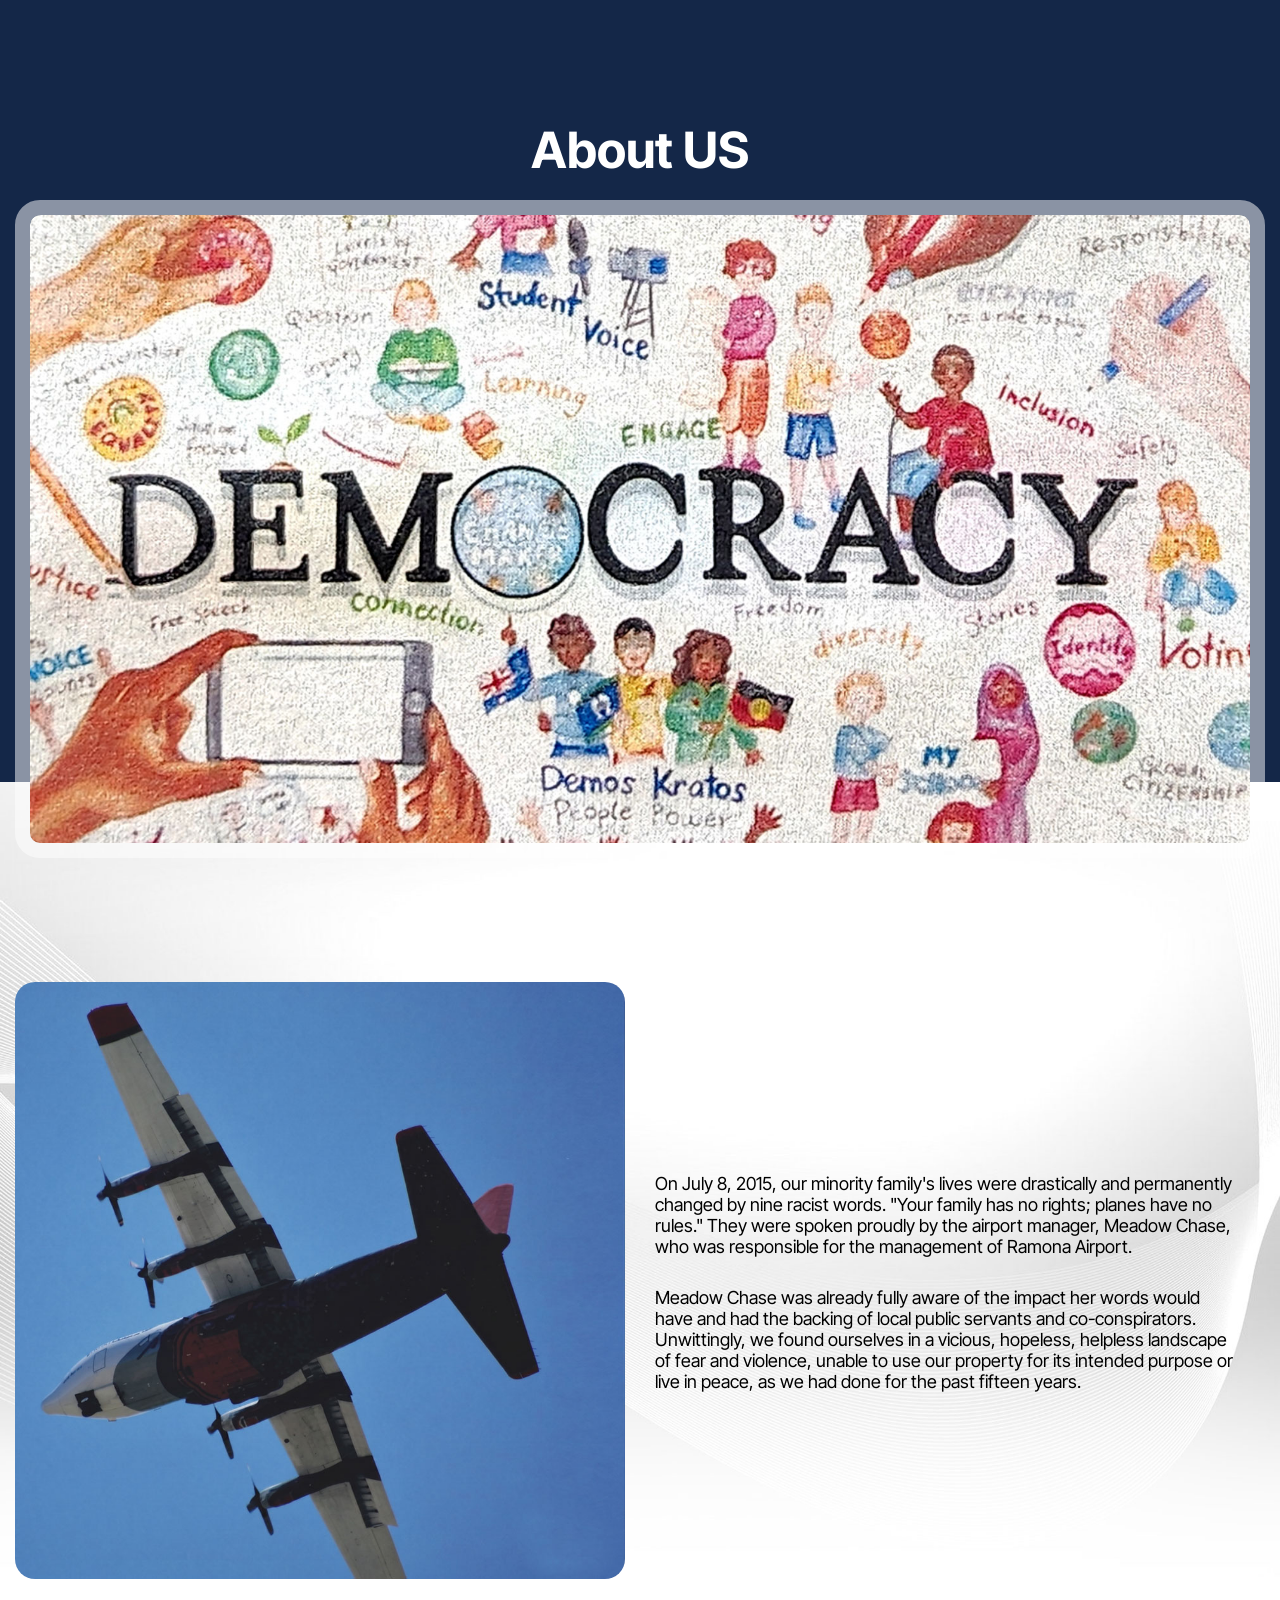
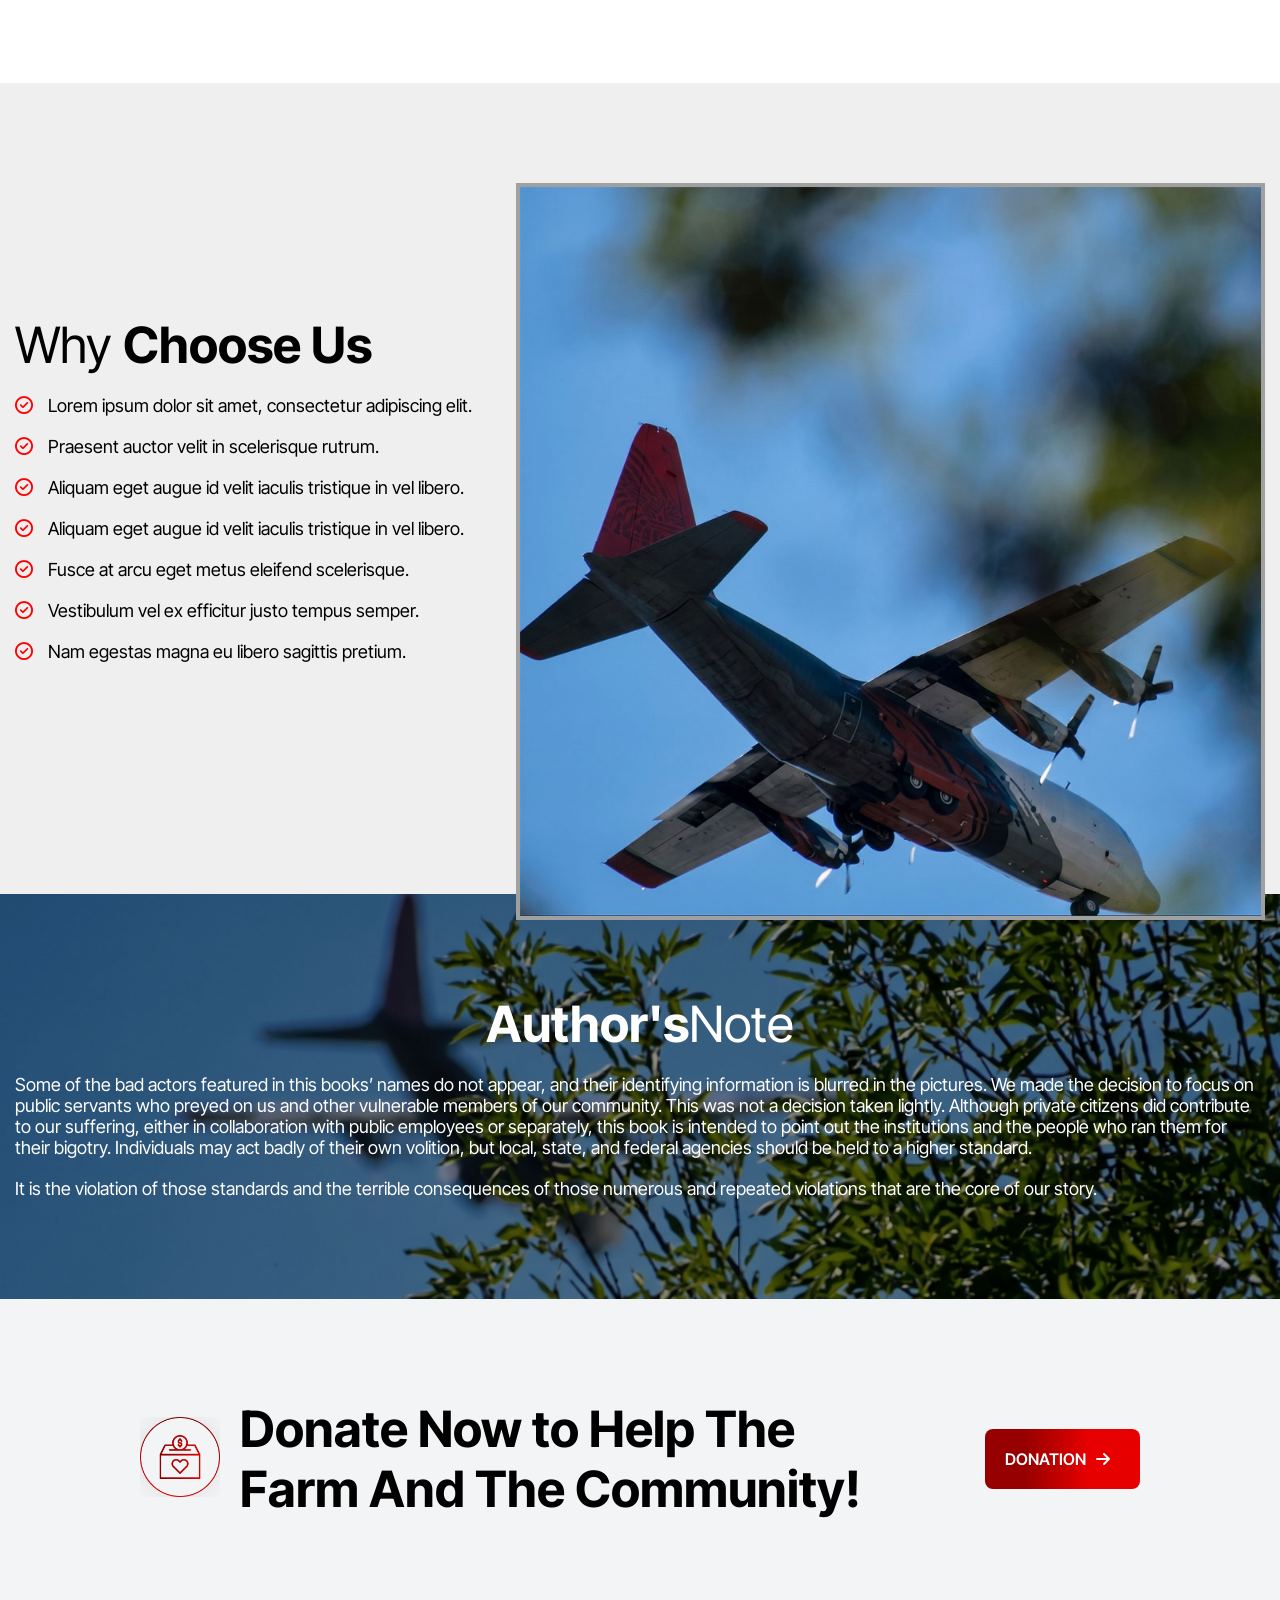
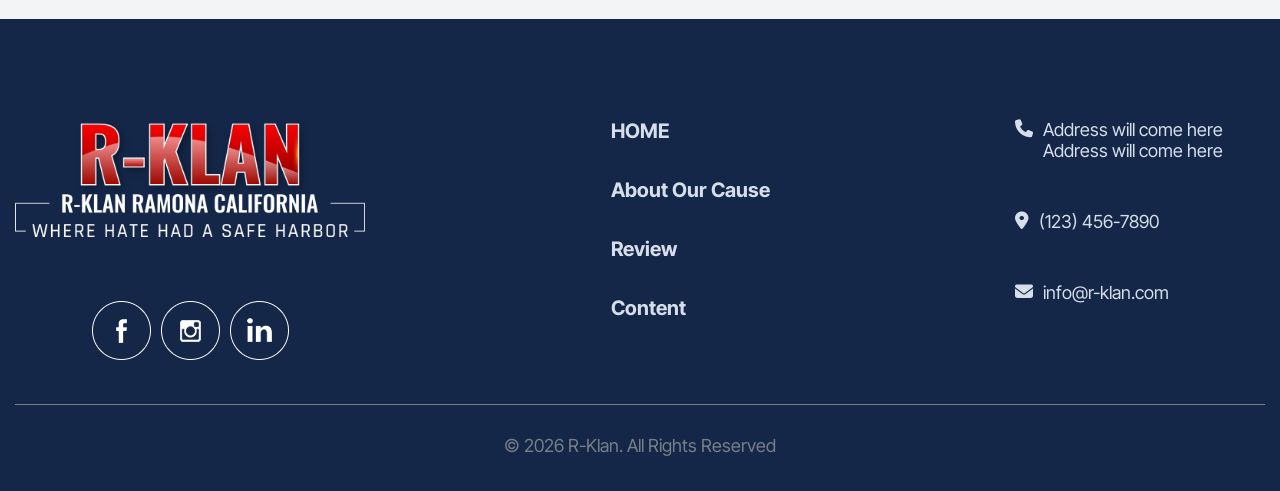
==== about.html @ 4599d12b "50 50" ====
<!DOCTYPE html>
<html lang="en">

<head>
    <meta charset="UTF-8">
    <meta name="viewport" content="width=device-width, initial-scale=1.0">
    <link rel="stylesheet" href="css/style.css">
    <link rel="stylesheet" href="css/Responsive.css">
    <link rel="preconnect" href="https://fonts.googleapis.com">
    <link rel="icon" type="image/png" sizes="16*16" href="HOME/IMAGE/r-klan-1.png">

    <link rel="preconnect" href="https://fonts.gstatic.com" crossorigin>

    <link rel="stylesheet" href="https://cdnjs.cloudflare.com/ajax/libs/font-awesome/6.7.2/css/all.min.css">
    <!-- <script src="js/component.js" defer></script>
    <script src="js/script.js" defer></script> -->
    <title>r.klan</title>
</head> 
<body>  
      <section id="yourfamily" class="main">
        <div class="container">
            <div class="fullcontent">
                <div class="imageone">
                    <div class="yourfamily">
                        <h1><b>About US</h1>
                    </div>
                    <img src="HOME/IMAGE/Untitled-1.jpg" class="democracy" alt="Democracy">
                </div>
            </div>
    </section>
    <!---------------------------------------------------------- aboutFLIGHT-------------------------------------------------------- -->
    <section id="aboutFLIGHT" class="FLIGHT">
         <div class="container"> 
        
        <figure> 
            <img src="HOME/IMAGE/FLIGHT.jpg" class="FLIGHTab" alt="FLIGHT"></figure>    
        <div class="aboutrow">
           
            <p>On July 8, 2015, our minority family's lives were drastically and permanently changed by nine racist
                words. "Your family has no rights; planes have no rules." They were spoken proudly by the airport
                manager, Meadow Chase, who was responsible for the management of Ramona Airport.</p>
            <p class="para1">Meadow Chase was already fully aware of the impact her words would have and had the backing
                of local public servants and co-conspirators. Unwittingly, we found ourselves in a vicious, hopeless,
                helpless landscape of fear and violence, unable to use our property for its intended purpose or live in
                peace, as we had done for the past fifteen years.</p>
          
        </div>
        </div>
    </section>


    <!-------------------------------------------------------- Why Choose Us------------------------------------------------------ -->
<section id="Choose">
    <div class="container">
        <div class="Choosetext">
            <h2>Why <b> Choose Us</b></h2>
            <div class="lowertext">
                <p>Lorem ipsum dolor sit amet, consectetur adipiscing elit.</p>
                <p>Praesent auctor velit in scelerisque rutrum.</p>
                <p>Aliquam eget augue id velit iaculis tristique in vel libero.</p>
                <p>Aliquam eget augue id velit iaculis tristique in vel libero.</p>
                <p>Fusce at arcu eget metus eleifend scelerisque.</p>
                <p>Vestibulum vel ex efficitur justo tempus semper.</p>
                <p>Nam egestas magna eu libero sagittis pretium.</p>
            </div>
        </div>
        <div class="rightimg">
            <figure>
                <img src="HOME/IMAGE/FLIGHT.2.jpg" alt="" class="FLIGHT2">  
            </figure>
        </div>
    </div>
</section>

<!------------------------------------------------------------- Note------------------------------------------------------------>
<section id="note">
        <div class="container">
            <div class="content">
                <h4><b>Author's</b>Note</h4>
                <p>Some of the bad actors featured in this books’ names do not appear, and their identifying information
                    is blurred in the pictures. We made the decision to focus on public servants who preyed on us and
                    other vulnerable members of our community. This was not a decision taken lightly. Although private
                    citizens did contribute to our suffering, either in collaboration with public employees or
                    separately, this book is intended to point out the institutions and the people who ran them for
                    their bigotry. Individuals may act badly of their own volition, but local, state, and federal
                    agencies should be held to a higher standard.
                </p>
                <p> It is the violation of those standards and the terrible consequences of those numerous and repeated
                    violations that are the core of our story.</p>
            </div>
        </div>
          </section>

<!------------------------------------------------------- Donate --------------------------------------------------------------->
<section id="Donate">
    <div class="container">
        <div class="fullcontent">   
            <div class="content1">
                <div class="image">
                    <figure>
                        <img src="HOME/IMAGE/icon2.png" alt="">
                    </figure>
                </div>
                <h2>Donate Now to Help The <br>
                        Farm And The Community!</h2>
            </div>
            <div class="btn">
                <a href="#">DONATION</a>
            </div>
        </div>
    </div>
</section>
<!---------------------------------------------------------- r-klan ------------------------------------------------------------->
<footer id="klan" class="lower">
    <div class="container">
        <div class="content">
            <div class="contentone">
                <div class="image">
                    <figure>
                        <a href="index.html"><img src="HOME/IMAGE/r-klan-1.png" alt="R-klan" class="img"></a>
                    </figure>
                    <figure>
                        <div class="image-1">
                            <a href=""><img src="HOME/IMAGE/facebook.png" alt="facebook" class="your"></a>
                            <a href=""><img src="HOME/IMAGE/insta.png" alt="insta" class="your"></a>
                            <a href=""><img src="HOME/IMAGE/i.n.png" alt="i.n" class="your"></a>
                        </div>
                    </figure>
                </div>
                <div class="text">
                    <nav>
                    <ul>
                        <li><a href="index.html">HOME</a></li>
                        <li><a href="about.html">About Our Cause</a></li>
                        <li><a href="Reviews.html">Review</a></li>
                        <li><a href="content.html">Content</a></li>
                    </ul>
                    </nav>
                </div>
                <div class="textcall">
                    
                       <p> Address will come here <br>
                        Address will come here</p>
                    
                    <p>(123) 456-7890</p>
                    <p>info@r-klan.com</p>
                </div>
            </div>
            <div class="content2">
                <p>© 2026 R-Klan. All Rights Reserved</p>
            </div>
        </div>
    </div>
</footer>

</body>
</html>
---- css/style.css ----
@import url('https://fonts.googleapis.com/css2?family=Inter+Tight:ital,wght@0,300;1,300&display=swap');
@import url('https://fonts.googleapis.com/css2?family=Inter+Tight:ital,wght@0,300;1,300&display=swap');



html,
body {
   overflow-x: clip;
}

* {
   padding: 0;
   margin: 0;
   box-sizing: border-box;
}

h1,
h2 {
   font-size: 50px;
   font-family: "Inter Tight", sans-serif;
   font-weight: 400;

}

p {
   font-family: "Inter Tight", sans-serif;
   font-weight: 400;
   font-size: 18px;


}

img {
   width: 100%;
}

.btn a {
   /* background-image: url(background-color-1.jpg); */
   background-position: center;
   background: linear-gradient(90deg, rgba(151, 0, 0, 1) 26%, rgba(230, 0, 0, 1) 66%);
   background-size: cover;
   padding: 20px 20px;
   color: white;
   border-radius: 8px;
   font-family: "Inter Tight", sans-serif;
   font-weight: 600;
   text-decoration: none;
}

/* .btn a {
    font-size: 15px;
    background: linear-gradient(90deg, rgba(151, 0, 0, 1) 26%, rgba(230, 0, 0, 1) 66%);
    padding: 20px 20px;
    border-radius: 8px;
    color: white;
    text-decoration: none;
} */
.btn a::after {
   content: "\f061";
   font-weight: 900;
   font-family: "Font Awesome 6 Free";
   padding: 10px 10px 20px;

}

.fullcontent {
   text-align: center;
}

.yourfamily {
   color: white;

   /* font-optical-sizing: auto;
   /* font-weight: <weight>;    */
   font-style: normal;
   padding: 20px 30px;
}

.main {
   background-color: #142748;
   display: flex;
   justify-content: center;
   padding: 100px 15px;
}

.container {
   width: 100%;
   max-width: 1280px;
   row-gap: 30px;
}


.democracy {
   width: 100%;
   /* height: 450px; */
   border-radius: 25px;
   border: 15px solid rgba(255, 255, 255, 0.5);
   margin-bottom: -180px;
   position: relative;
   z-index: 11;
}

/*----------------------------------------------------------FLIGH---------------------------------------------------------- */
.FLIGHT {
   display: flex;
   padding: 200px 0px 100px 0px;
   width: 100%;
   border-radius: 0px 20px 20px 0px;
   /* height: auto; 
    min-height: 80vh;  */
   background-image: url("../HOME/IMAGE/image.2.jpg");
   background-position: center;
   background-size: cover;
   column-gap: 25px;
   position: relative;
   z-index: 10;
}

#FLIGHT p {
   margin-top: 15px;
   margin-bottom: 40px;
}

.FLIGHTone {
   width: 50%;
}

.FLIGHTtwo {
   width: 100%;
   border-radius: 0px 20px 20px 0px;
   height: auto;
   /* min-height: 80vh; */
   object-fit: cover;
   object-position: center;
   height: 80vh;
}

figure {
   width: 50%;
}

.container {
   width: 100%;
   max-width: 1280px;
   row-gap: 30px;
}

.row {
   /* display: flex; */
   flex-direction: column;
   width: 50%;
   row-gap: 50px;
   /* padding: 0px 15px; */
   padding: 30px 30px;



   /* ------------------------------------------------------------btn------------------------------------------------------------ */
}


.btn a ::after {}


/*----------------------------------------------------------- Thebook ----------------------------------------------------------*/
.thebook {


   font-size: 50px;
   font-family: "Inter Tight", sans-serif;
   font-weight: 900;
}


.text {
   display: flex;
   flex-direction: column;
   font-family: "Inter Tight", sans-serif;

   /* padding: 0px 62px; */

   /* row-gap: 20px; */
}

#book .text {
   padding: 0px 62px;
   row-gap: 20px;
}

.r-klanp {


   font-weight: 500;
   font-size: 30px;
   font-family: "Inter Tight", sans-serif;
}


.amount {

   color: red;
}

.cart {
   padding: 10px 25px;
   background-image: url(background-color-1.jpg);
   background-size: cover;
   background-position: center;
   color: white;
   border-radius: 5px;

}

.r-klan {
   width: 100%;

}

.thebook1 .imagethree {
   /* display: flex; */
   position: relative;
   width: 92%;
   bottom: -80px;
   line-height: 0;
   border: 8px solid #a0a0a0;

}

.thebook1 {
   /* margin-top: 50px; */
   background-color: #efefef;
   display: flex;
   justify-content: center;
   position: relative;
}

#book::before {
   content: " ";
   background-image: url("../HOME/IMAGE/2.png");
   background-size: contain;
   background-position: center;
   position: absolute;
       top: -65px;
    left: -570px;
   width: 100%;
   height: 100%;
   background-repeat: no-repeat;
}

#book .container {
   display: flex;
   align-items: center;
   width: 100%;
   max-width: 1280px;
}

.image {}

.content {
   width: 50%;
   position: relative;
}

#book .btn {
   padding: 20px 0px;

}


/* -------------------------------------------------------------Shop -------------------------------------------------------------*/
.shirt {

   border-radius: 30px;
}

.shirttwo {}

.fullshop {
   text-align: center;
   display: flex;
   justify-content: center;
   column-gap: 30px;
}

.shop {
   text-align: center;
}

.Shoponly {
   display: flex;
   align-items: center;
   text-align: center;
   justify-content: center;
   flex-direction: column;
   width: 100%;
   padding: 180px 15px 100px;
}

.shop h1 {
   font-weight: 700;
}

#shop .content {
   display: flex;
   justify-content: center;
   column-gap: 30px;
   padding-top: 20px;
   width: 100%;

}

#shop .text {
   
   justify-content: space-between;
   padding-top: 20px;
}

#shop p {
   font-family: "Inter Tight", sans-serif;
   font-weight: 500;
   font-size: 18px;
   color: #c82424;
}

#shop h4 {
   font-size: 30px;
   color: #9196a1;

}

#shop img {
   border-radius: 15px;
}

#shop .btn {
   padding-top: 15px;

}

.text1 {
   text-align: start;
}
/*---------------------------------------------------------- Readers ----------------------------------------------------------*/
/* ==============================
   READERS REVIEW SECTION
============================== */
 
#readers {
    display: flex;
    justify-content: center;
    padding: 100px 15px 60px;
    background-image: url("../HOME/IMAGE/image.1.jpg");
    background-size: cover;
    background-position: center;
    overflow: hidden;
}
 
#readers .container {
    width: 100%;
    max-width: 1400px;
    display: flex;
    flex-direction: column;
    align-items: center;
}
 
#readers h2 {
    font-size: 48px;
    font-weight: 400;
    color: #000;
    text-align: center;
    margin: 0 0 65px;
}
 
#readers h2 b {
    font-weight: 700;
}
 
/* Slider wrapper */
 
.slider-wrapper {
    width: 100%;
    position: relative;
    display: flex;
    align-items: center;
    justify-content: center;
}
 
/* Visible slider area */
 
.review-viewport {
    width: 88%;
    overflow: hidden;
    padding: 5px 0 15px;
}
 
/* Moving track */
 
.fullbox {
    position: relative;
    display: flex;
    align-items: stretch;
    gap: 30px;
    width: 100%;
    cursor: grab;
    user-select: none;
    touch-action: pan-y;
    transition: transform 0.6s ease-in-out;
}
 
.fullbox:active {
    cursor: grabbing;
}
 
/* Review cards */
 
.rev-item {
    border-radius: 15px;
    position: relative;
    display: flex;
    justify-content: flex-start;
    align-items: center;
    flex-direction: column;
 
    flex: 0 0 calc((100% - 60px) / 3);
    min-width: 0;
    box-sizing: border-box;
 
    background-color: #fff;
    padding: 85px 25px 30px;
    margin-top: 40px;
 
    border: 1px solid #e5e5e5;
    box-shadow: 0 5px 20px rgba(0, 0, 0, 0.04);
 
    transition: box-shadow 0.3s ease;
}
 
.rev-item:hover {
    box-shadow: 0 8px 25px rgba(0, 0, 0, 0.10);
}
 
/* Avatar */
 
.rev-top-group {
    position: absolute;
    top: -48px;
    left: 0;
    right: 0;
 
    display: flex;
    justify-content: center;
}
 
.icon {
    position: relative;
}
 
.icon figure {
    margin: 0;
}
 
.icon-user {
    display: block;
    width: 110px;
    height: 110px;
    object-fit: contain;
    filter: drop-shadow(0 10px 12px #bcbcbc);
}
 
.google-user {
    position: absolute;
    top: 55px;
    right: -120px;
    width: 40px;
    height: 40px;
    object-fit: contain;
}
 
/* Reviewer name */
 
.name-will {
    font-size: 25px;
    font-weight: 500;
    color: #111;
    text-align: center;
    margin: 5px 0 10px;
}
 
/* Star image */
 
.star {
    width: 140px;
    height: auto;
    margin-bottom: 20px;
}
 
.star img {
    display: block;
    width: 100%;
    height: auto;
    object-fit: contain;
}
 
/* Review text */
 
.Lorem {
    width: 100%;
    font-size: 17px;
    line-height: 1.7;
    font-style: italic;
    color: #222;
    margin: 0;
    text-align: left;
    overflow-wrap: break-word;
}
 
/* Previous / Next buttons */
 
.slider-btn {
    position: absolute;
    top: 55%;
    transform: translateY(-50%);
 
    width: 46px;
    height: 46px;
    border: none;
    border-radius: 50%;
 
    display: flex;
    align-items: center;
    justify-content: center;
 
    background: #a00000;
    color: #fff;
    font-size: 23px;
    cursor: pointer;
    z-index: 5;
 
    transition: background 0.3s ease,
                transform 0.3s ease;
}
 
.slider-btn:hover {
    background: #700000;
    transform: translateY(-50%) scale(1.08);
}
 
.prev-btn {
    left: 0;
    background: #dedede;
    color: white;
    background-color: #a00000;
}
 
.prev-btn:hover {
    background: #c5c5c5;
}
 
.next-btn {
    right: 0;
}
 
.slider-btn:focus-visible {
    outline: 3px solid #555;
    outline-offset: 3px;
}
 
/* ==============================
   TABLET
============================== */
 
@media (max-width: 1024px) {
 
    #readers {
        padding: 80px 15px 50px;
    }
 
    #readers h2 {
        font-size: 40px;
    }
 
    .review-viewport {
        width: 86%;
    }
 
    .fullbox {
        gap: 20px;
    }
 
    .rev-item {
        flex-basis: calc((100% - 20px) / 2);
        padding: 80px 20px 25px;
    }
 
    .name-will {
        font-size: 21px;
    }
 
    .Lorem {
        font-size: 15px;
    }
 
    .google-user {
        right: -120px;
    }
}
 
/* ==============================
   MOBILE
============================== */
 
@media (max-width: 600px) {
 
    #readers {
        padding: 65px 10px 40px;
    }
 
    #readers h2 {
        font-size: 29px;
        margin-bottom: 35px;
    }
 
    .review-viewport {
        width: calc(100% - 70px);
    }
 
    .fullbox {
        gap: 0;
    }
 
    .rev-item {
        flex-basis: 100%;
        margin-top: 40px;
        padding: 75px 20px 25px;
    }
 
    .icon-user {
        width: 95px;
        height: 95px;
    }
 
    .rev-top-group {
        top: -40px;
    }
 
    .google-user {
        width: 32px;
        height: 32px;
        top: 45px;
        right: -95px;
    }
 
    .name-will {
        font-size: 20px;
    }
 
    .star {
        width: 125px;
    }
 
    .Lorem {
        font-size: 15px;
        line-height: 1.7;
    }
 
    .slider-btn {
        width: 34px;
        height: 34px;
        font-size: 18px;
    }
 
    .prev-btn {
        left: 0;
    }
 
    .next-btn {
        right: 0;
    }
}
 

/* -----------------------------------------Note -----------------------------------------*/
#note{
   background-image: url(../HOME/IMAGE/1.jpg);
   display: flex;
   justify-content: center;
   align-items: center;
   background-size: cover;
   /* background-position: center; */
   padding: 100px 15px;
   position: relative;
   z-index: 1;
   height: 10%;
}
#note .container{
   display: flex;
   justify-content: center ;
}
#note .content{
   display: flex;
   flex-direction: column;
 gap: 20px;
 color: white;
 width: 100%;
}
#note h4{
text-align: center;
    font-size: 50px;
    font-family: "Inter Tight", sans-serif;
        font-weight: 400;

}
#note::before{
       content: " ";
    position: absolute;
    width: 100%;
    height: 100%;
    top: 0;
    left: 0;
    background-color: rgba(0, 0, 0, 0.4);
    z-index: -1;
}
/*----------------------------------------------------------- Donate -----------------------------------------------------------*/
#Donate{
    display: flex;
    justify-content: center;
    align-items: center;
    width: 100%;
    padding: 100px 15px;
    background-color: #f3f4f6;

}
.container{
    width: 100%;
    max-width: 1280px;
    align-items: center;
}
#Donate .fullcontent{
    display: flex;
    justify-content: space-evenly;
    align-items: center;
}
#Donate .content1{
    display: flex;
    align-items: center;
}
#Donate .image{
   
    
}
#Donate h2{
    font-weight: 700;
    text-align: start;
}
/* ----------------------------------------------------------.r-klan---------------------------------------------------------- */
#klan{
    background-color: #142749;
    display: flex;
    justify-content: center;
    align-items: center;
    padding: 100px 15px 35px;
    width: 100%;
}
#klan .contentone{
        display: flex;
        justify-content: space-between;
        margin-bottom: 40px;
        color: #d6dee9;
}
#klan .image{
    display: flex;
    flex-direction: column;
    row-gap: 60px;
    max-width: 350px;
    width: 100%;
}
#klan .image-1{
        column-gap: 10px;
    display: flex;
    justify-content: center;
}
#klan ul{
        display: flex;
    flex-direction: column;
    row-gap: 35px;
    font-weight: 700;
}
.text{
        display: flex;
    flex-direction: column;
    row-gap: 20px;
}
#klan .text{
    font-size: 20px;
}
#klan .text li{
    list-style: none;
}
#klan .text a{
        color: #d6dee9;
    text-decoration: none;
}
#klan .textcall{
    row-gap: 50px;
    display: flex;
    flex-direction: column;
    font-weight: 700;
        width: 20%;

}
#klan .content2{
        border-top: 1px solid;
    padding-top: 30px;
    text-align: center;
    color: #797f87;
}
#klan figure{
    width: 100%;
}
#klan .content{
    width: 100%;
}
#Donate img{
    width: 100px;
    padding-right: 20px;
}
#klan .textcall p:first-child::before{
    content: "\f095";
    font-weight: 900;
     font-family: "Font Awesome 6 Free";
}
#klan .textcall p:nth-child(2)::before{
    content: "\f3c5";
     font-weight: 900;
        font-family: "Font Awesome 6 Free";

}
#klan .textcall p:last-child::before{
    content: "\f0e0";
    font-weight: 900;
     font-family: "Font Awesome 6 Free";

}
#klan .textcall p:first-child,
#klan .textcall p:nth-child(2),
#klan .textcall p:last-child{
 display: flex;
 column-gap: 10px;
}
    #klan .text a:hover,
    #klan .text p:hover,
    #klan .text p:nth-child(2):hover {
        color: red;
        transition: 1s;
    }
     #klan .textcall a:hover,
    #klan .textcall p:hover,
    #klan .textcall p:nth-child(2):hover {
        color: red;
        transition: 1s;
    }
 /* /-------------------------------------------------- ---Aboutsection--------------- -------------------------------- */

#aboutFLIGHT .container{
    display: flex;
    justify-content: center;
    margin: 0px 15px;
}
.aboutrow{
     display: flex;
    flex-direction: column;
    width: 100%;
        padding: 30px 30px;
        row-gap: 30px;
}
#aboutFLIGHT figure{
    width: 100%;
}
.FLIGHTab{
    border-radius: 20px 20px 20px 20px;
    object-fit: cover;
    object-position: center;
}


/*------------------------------------------------------- Why Choose Us------------------------------------------------------- */
#Choose{
    display: flex;
    justify-content: center;
    align-items: center;
    background-color: #efefef;
    padding: 100px 15px;
    position: relative;

}
#Choose .Choosetext{
    width: 50%;
    row-gap: 40px;
    position: relative;
    z-index: 2;
}
.Choosetext{
    display: flex;
    flex-direction: column;
}
#Choose .lowertext{
    display: flex;
    flex-direction: column;
    row-gap: 20px;
}
#Choose .lowertext p::before{
    content: "\f058";
    font-weight: 400;
    font-family: "Font Awesome 6 Free";
    padding-right: 15px;
    color: red ;

}
#Choose .FLIGHT2{
    object-fit: cover;
    object-position: center;
    height: auto;
    width: 100%;
    min-height: 687px;
    margin-bottom: -130px;
    border: 4px solid #a0a0a0;
    position: relative;
    z-index: 3;
}
#Choose figure{
    width: 100%;
}
#Choose .container{
    display: flex;
    justify-content: space-between;
}
#Lorem{
    display: flex;
    justify-content: center;
    width: 100%;
    padding: 130px 15px;
}
#Lorem .container{
    display: flex;
    flex-direction: column;
    justify-content: center;

}
#Lorem .come{
    display: flex;
    flex-direction: column;
     row-gap: 18px;
    position: relative;
    padding: 30px 355px 30px 50px;
    border: 2px solid #e3e3e3;
    box-shadow: 0px 9px 40px 0px rgba(0, 0, 0, 0.1);
    border-radius: 8px

}
#Lorem .profile{
        max-width: 100px;
    filter: drop-shadow(0px 29px 14px #d7cbcb);
}
#Lorem .logos{
        position: absolute;
    right: 20px;
    top: 50px;
    max-width: 40px;
}
#Lorem .stars{
    max-width: 160px;
}
#Lorem h4{
    font-size: 27px;
    font-family: "Inter Tight", sans-serif; 
}
---- css/Responsive.css ----
@media (max-width: 565px) {
    .yourfamily {
        font-size: 15px;
    }

    /* .afamily p{
        font-size: 20px;
    } */
    #klan .text {
        font-size: 15px;
    }



}

@media (max-width: 760px) {
    .main {
        padding: 60px 15px;

    }

    .democracy {
        margin-bottom: -110px;
    }

    .yourfamily {
        font-size: 15px;
    }

}

@media (max-width: 430px) {
    .yourfamily {
        font-size: 15px;

    }
}

@media (max-width: 320px) {
    .yourfamily {
        font-size: 13px;
    }

}

/*------------------------------------------------------------ FLIGHT------------------------------------------------------------ */


@media(max-width:1440px) {
    .FLIGHTtwo {
        height: auto;
        /* min-height: 500px; */
    }

    #book::before {
        background-position: top left;
        left: -130px;
    }


}

@media(max-width:1200px) {
    .row {
        row-gap: 20px;
    }
}

@media(max-width:1199px) {}

@media(max-width:1024px) {
    .row {
        padding: 30px 30px;
    }

    h2 {
        font-size: 30px;
    }

    #book .text {
        padding: 25px 0px 0px;
        row-gap: 20px;
    }

    .thebook {
        font-size: 30px;
    }

    #yourfamily h1 {
        font-size: 30px;
    }

    #shop .text {
        row-gap: 10px;
    }

    #shop h4 {
        font-size: 25px;
    }

    #shop .btn {
        text-align: start;
    }

}

@media(max-width:900px) {
    /* #klan .textcall{
            width: 25%;
    } */

}

@media(max-width:768px) {
    .FLIGHT {
        flex-direction: column;

    }

    .FLIGHT .FLIGHTtwo {
        /* min-height: 600px; */
        margin-right: 30px;
        /* margin-top: 50px; */



    }

    .row {
        padding: 10px 10px;
        width: 100%;
    }

    #FLIGHT figure {
        width: 100%;
    }

    /* #book h2, h3{
        font-size: 25px;
        padding: 10px;
    } */
    #klan figure {
        width: 50%;
    }


}

@media(max-width:640px) {
    #book .container {
        flex-direction: column;
        align-items: flex-start;
    }

    .fulltext {
        padding: 50px 30px;

    }

    #book .content {
        width: 100%;
    }

    .fullshop {
        column-gap: 15px;
        flex-direction: column;
    }

    .Shoponly {
        padding: 60px 10px;
    }

    #shop .imagtwo {
        margin-top: 45px;
    }

    /* #shop h4{
                font-size: 25px;
    } */
    #note .content {
        text-align: center;
    }

    #klan .textcall {
        margin-top: 40px;
        row-gap: 40px;
        width: 100%;

    }


}

@media(max-width:800px) {
    /* #klan .textcall{
        width: 50%;
    } */

}


@media(min-width:765px) {

    #shop .text {
        flex-direction: row;
    }


}

@media(max-width:735px) {
    #Donate .fullcontent {
        flex-direction: column;
        align-items: flex-start;

    }

    #Donate {
        padding: 60px 15px;
    }

    #Donate .btn {
        padding: 60px 15px;

    }

    #klan .contentone {
        flex-wrap: wrap;
    }

    #klan {
        padding: 60px 15px;
    }

    #klan .image {
        flex: 0 0 100%;
        max-width: 100%;
        justify-content: center;
        align-items: center;
        padding-bottom: 35px;
    }

    #r-klan .image:first-child img {
        max-width: 350px;
    }
}

/*---------------------------------------------------------- About---------------------------------------------------------- */
@media(max-width:1440px) {
    .FLIGHTab{
        height: auto;
        min-height: 500px;
    }
 
}
 
@media(max-width:1280px) {
   
}
 
@media(max-width:1199px) {
   
}
 
@media(max-width:1024px) {
    .aboutrow{
                padding: 30px 30px;
    }
}
 
@media(max-width:991px) {
   
}
 
@media(max-width:768px) {
    #aboutFLIGHT .container{
        flex-direction: column;
    }
    #Choose .container{
        flex-direction: column;
        /* align-items: start; */
    }
    #Choose .Choosetext{
        width: 100%;
        row-gap: 15px;
    }
    #Choose .lowertext{
        row-gap: 15px;
    }
    #aboutFLIGHT .FLIGHTab{
       
        margin-right: 0px;
        margin-top: 0px;
    }
    #aboutFLIGHT figure{
    margin-right: 30px;
}
#aboutFLIGHT{
 padding: 150px 0px 60px 0px;
}
#aboutFLIGHT .aboutrow{
 padding: 10px 10px;
}

  
}
 
@media(max-width:480px) {
   
}
 
@media(max-width:390px) {
   
}
 
@media(min-width:1200px) {
   #Choose .FLIGHT2{
            min-height: 520px;
   }
   #Choose .Choosetext{
    row-gap: 20px;
   }
}
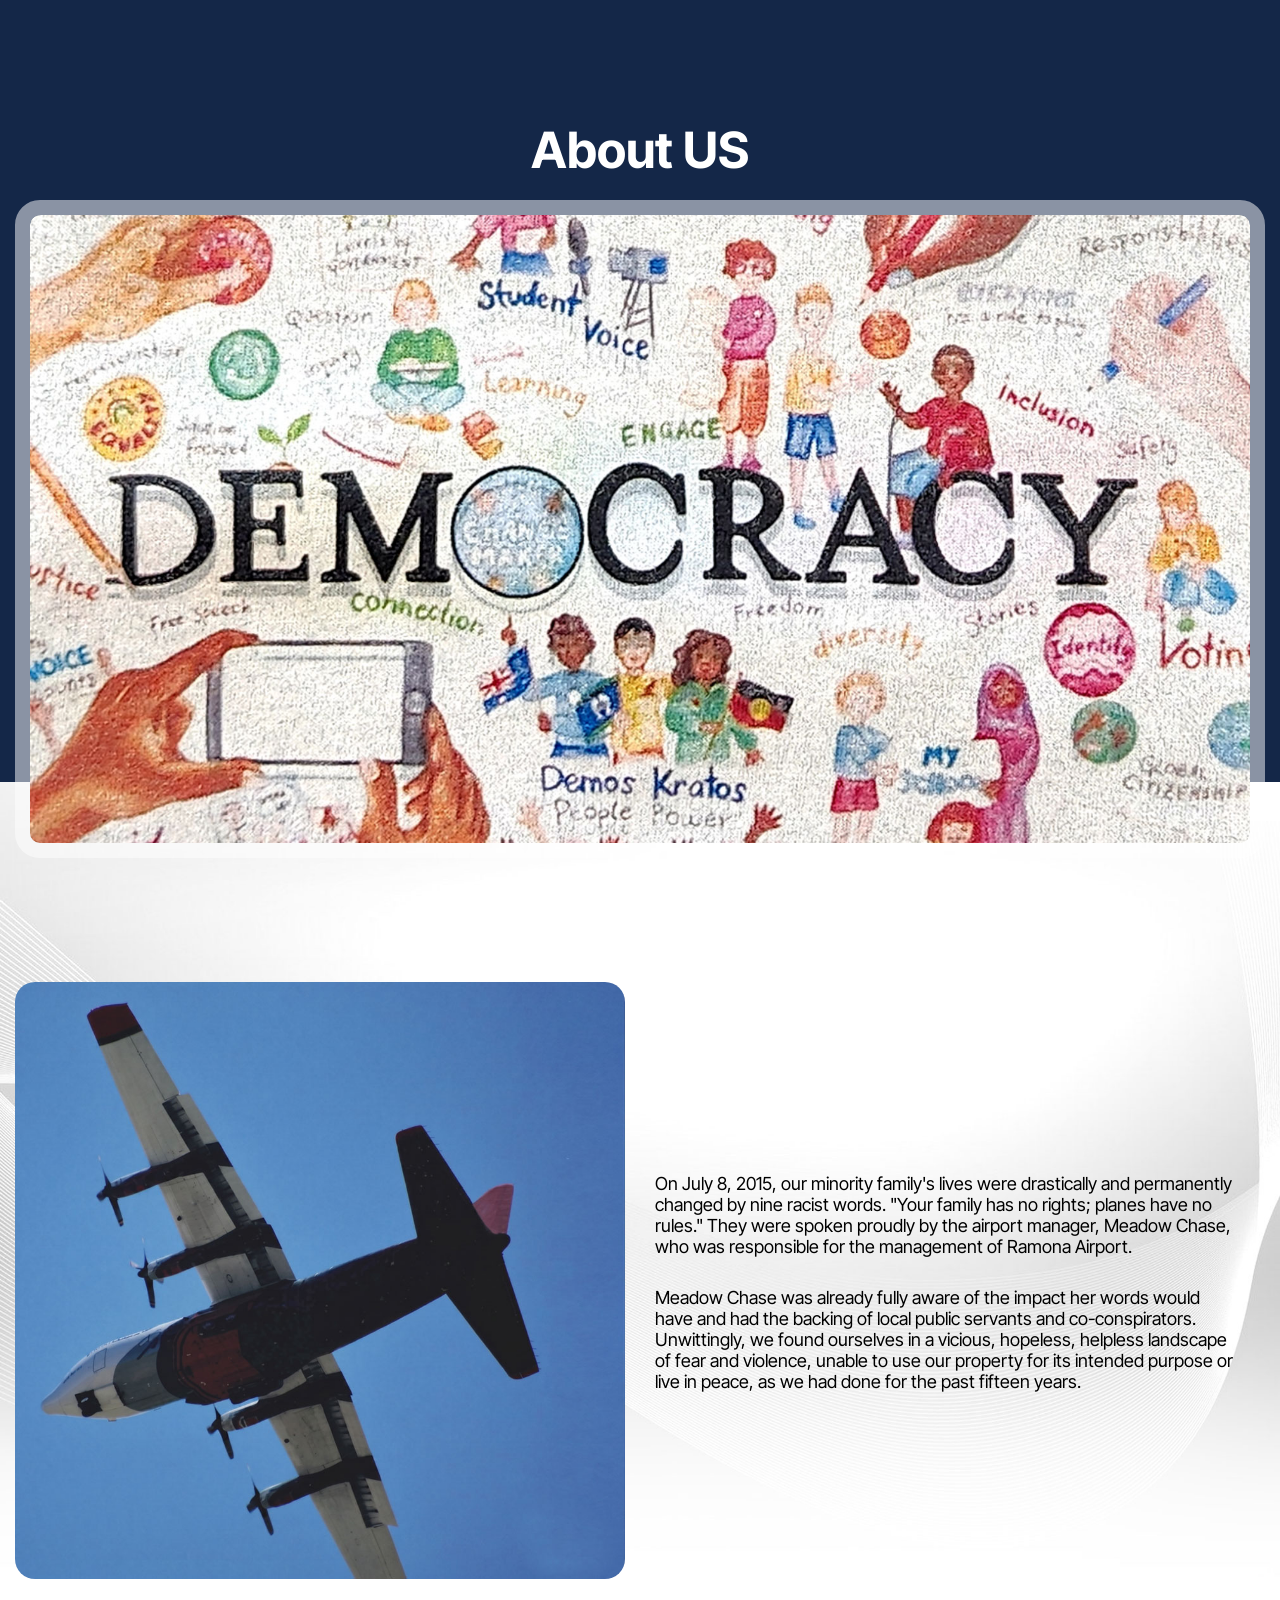
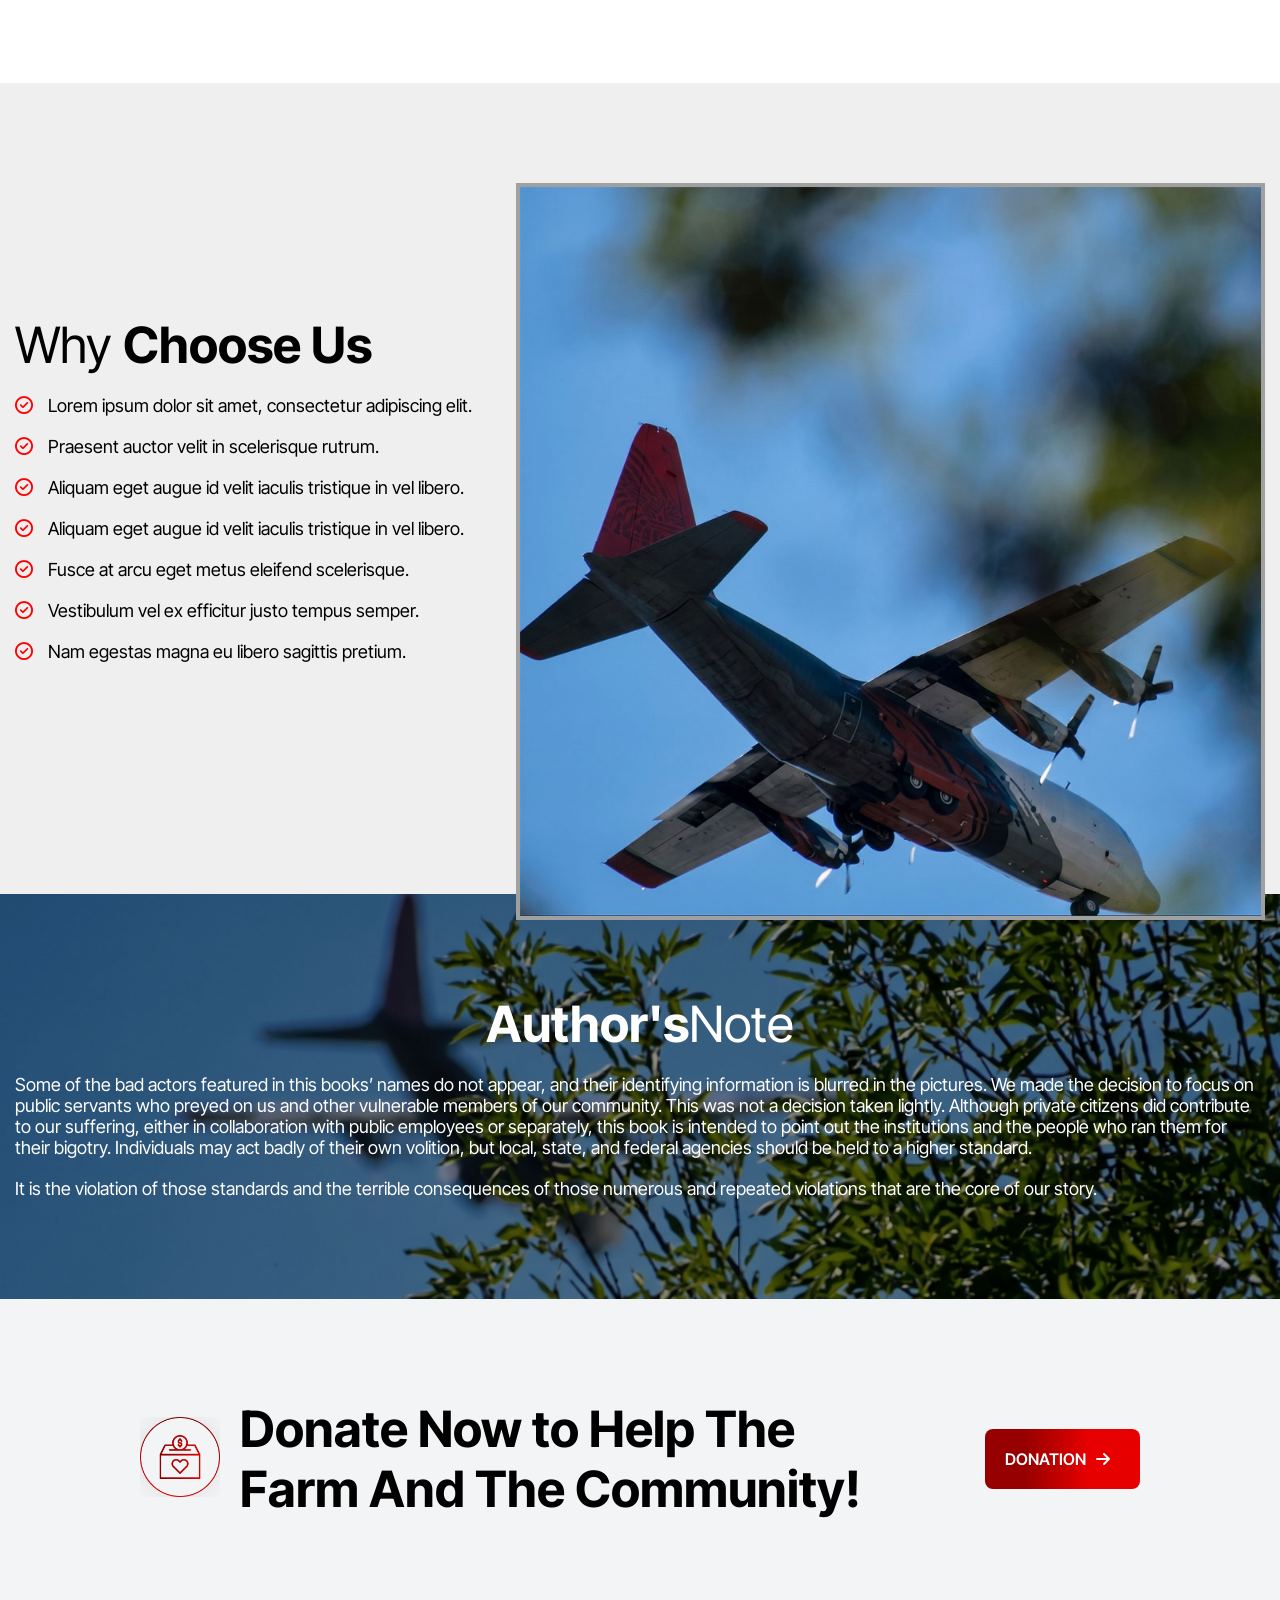
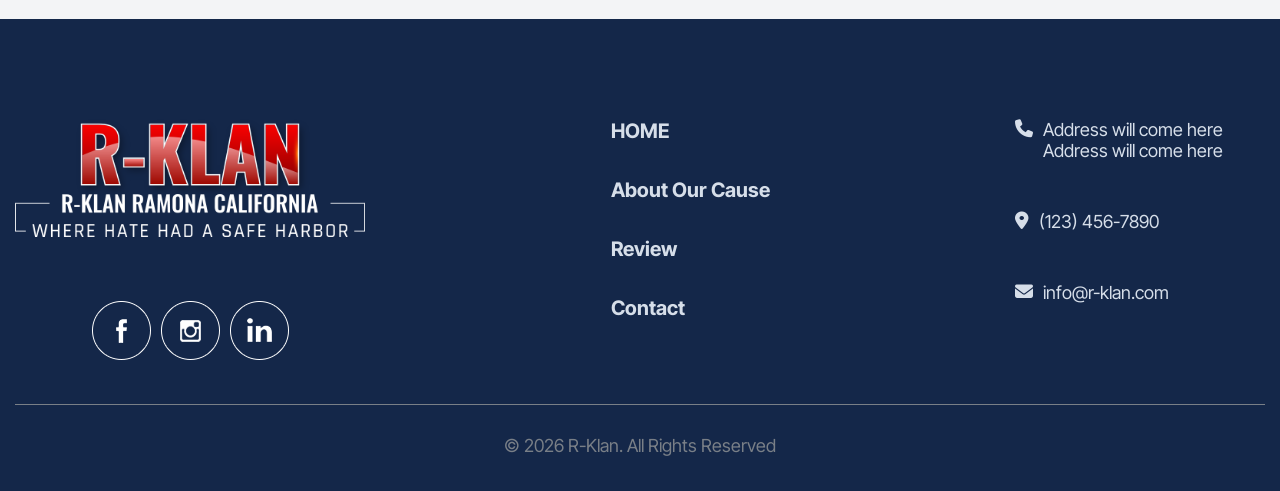
==== commit 85e1a9d1: "50 50" ====
--- a/about.html
+++ b/about.html
@@ -133,7 +133,7 @@
                         <li><a href="index.html">HOME</a></li>
                         <li><a href="about.html">About Our Cause</a></li>
                         <li><a href="Reviews.html">Review</a></li>
-                        <li><a href="content.html">Content</a></li>
+                        <li><a href="Contact.html">Contact</a></li>
                     </ul>
                     </nav>
                 </div>
--- a/css/style.css
+++ b/css/style.css
@@ -974,3 +974,77 @@
     font-size: 27px;
     font-family: "Inter Tight", sans-serif; 
 }
+
+/*---------------------------------------------------------- Contact ----------------------------------------------------------*/
+#Contact .plight{
+  
+}
+.Contact-img{
+    width: 100%;
+
+}
+#changed {
+        display: flex;
+    justify-content: center;
+    background-color: var(--rev-box-bg);
+    width: 100%;
+    padding: 200px 15px 100px;
+}
+#changed .container{
+        display: flex;
+    justify-content: center;
+    column-gap: 30px;
+}
+.Contact{
+    width: 50%;
+}
+.fulltext{
+        display: flex;
+    flex-direction: column;
+    row-gap: 15px;
+    margin-top: 10px;
+}
+input, textarea{
+    width: 100%;
+    padding: 20px;
+    border-radius: 5px;
+    border: 1px solid #e3e3e3;
+    box-shadow: 0px 17px 38px -11px rgba(0, 0, 0, 0.1);
+    font-size: 18px;
+    outline: none;
+
+}
+#changed h2{
+        font-size: 50px;
+    font-family: "Inter Tight", sans-serif;
+    font-weight: 600;
+
+}
+#changed input::placeholder,
+textarea::placeholder {
+    color: black;
+    font-size: 16px;
+}
+.cell-1{
+    width: 100%;
+    font-size: 25px;
+    padding: 18px;
+    border-radius: 5px;
+    border: 1px solid #e3e3e3;
+    background: linear-gradient(90deg, rgba(151, 0, 0, 1) 26%, rgba(230, 0, 0, 1) 66%);
+    color: white;   
+}
+#changed button::after{
+        content: "\f061";
+    font-family: "Font Awesome 6 Free";
+    font-weight: 900;
+}
+
+.imagetouch{
+    background-size: cover;
+    background-position: center left;
+    height: auto;
+    min-height: 560px;
+    width: 100%;
+    border-radius: 20px 20px 20px 20px; 
+}
--- a/css/Responsive.css
+++ b/css/Responsive.css
@@ -270,6 +270,10 @@
 }
  
 @media(max-width:991px) {
+    #Lorem .come{
+    padding-right: 50px;
+    }
+
    
 }
  
@@ -294,7 +298,17 @@
         margin-top: 0px;
     }
     #aboutFLIGHT figure{
-    margin-right: 30px;
+    margin-right: 30px;}
+    
+    #Lorem{
+      padding: 140px 15px 60px;
+}
+#changed .container{
+    flex-direction: column;
+    row-gap: 30px;
+}
+#changed{   
+padding: 150px 15px 60px;
 }
 #aboutFLIGHT{
  padding: 150px 0px 60px 0px;
@@ -307,10 +321,17 @@
 }
  
 @media(max-width:480px) {
-   
-}
- 
-@media(max-width:390px) {
+    #Lorem h4{
+        font-size: 25px;
+    }
+   
+}
+ 
+@media(max-width:600px) {
+    #Lorem .come{
+     padding: 30px 20px;
+    }
+
    
 }
  
@@ -321,5 +342,6 @@
    #Choose .Choosetext{
     row-gap: 20px;
    }
+
 }
  
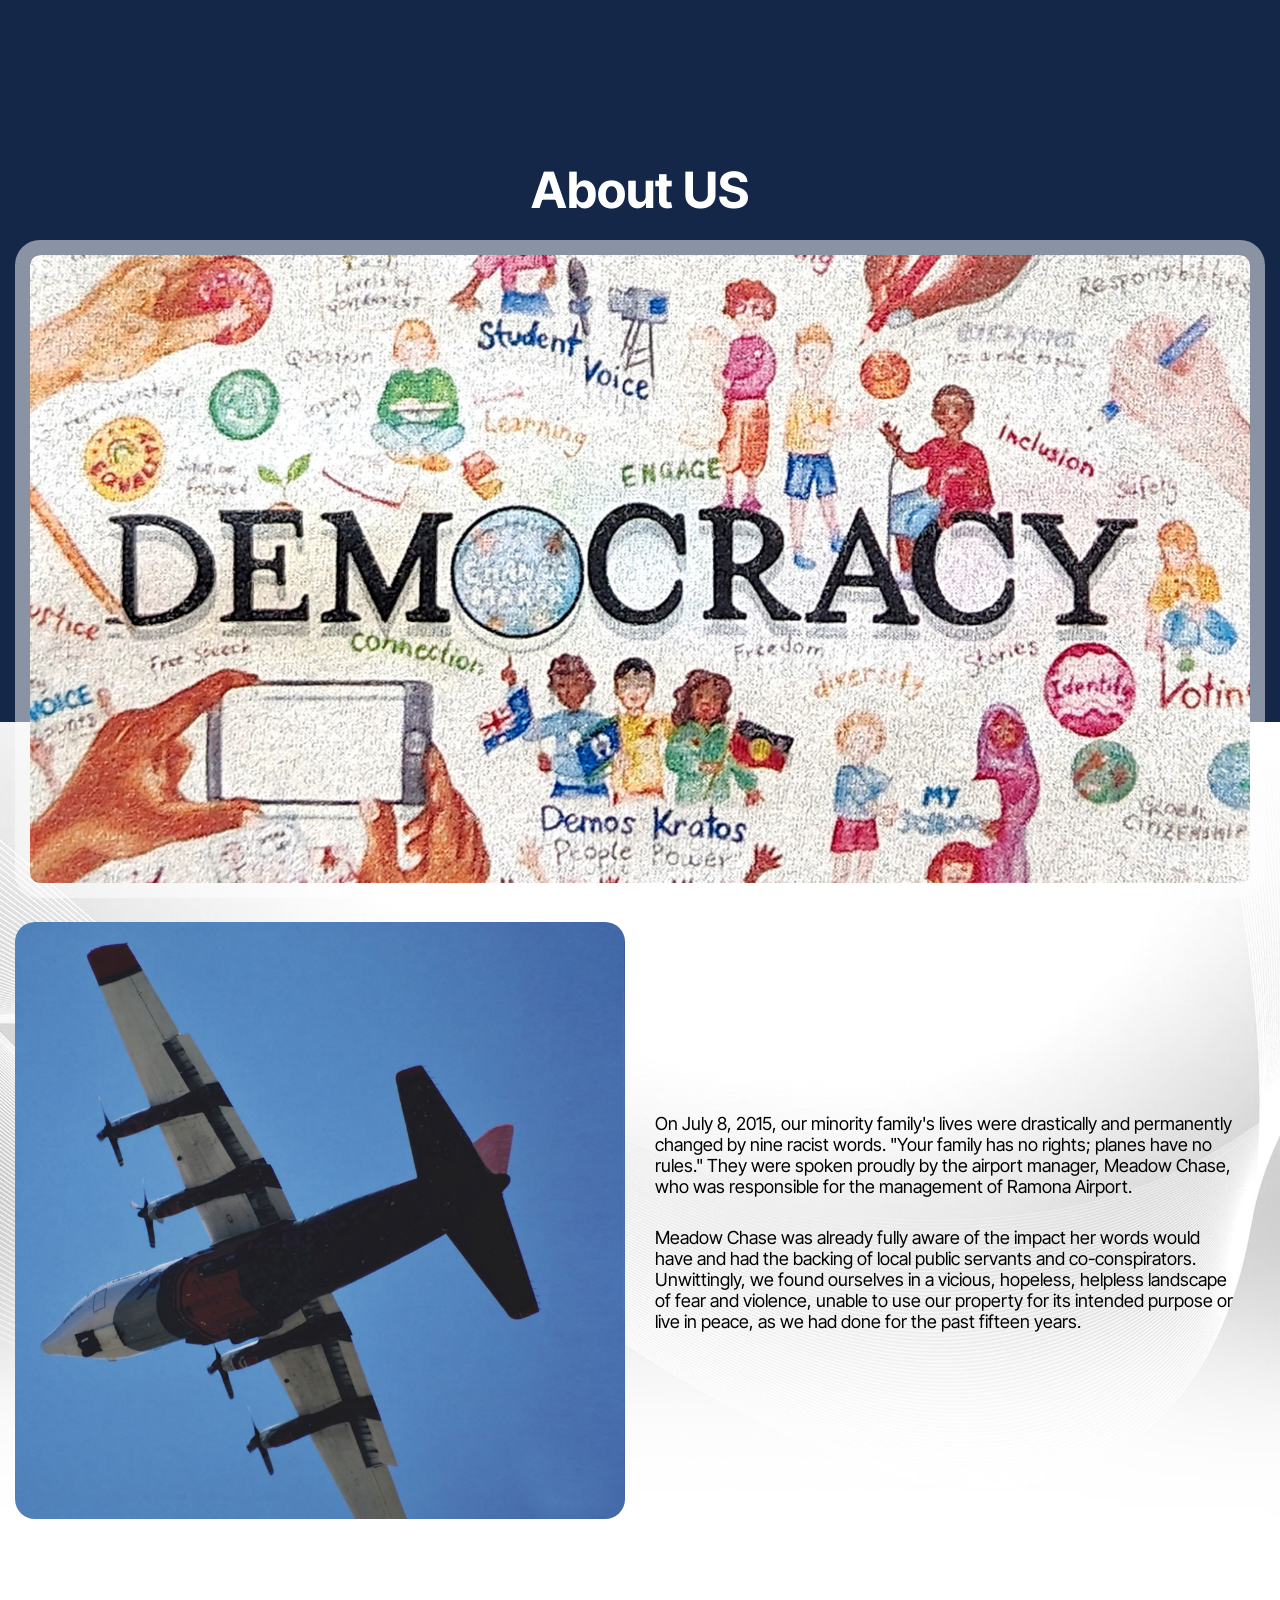
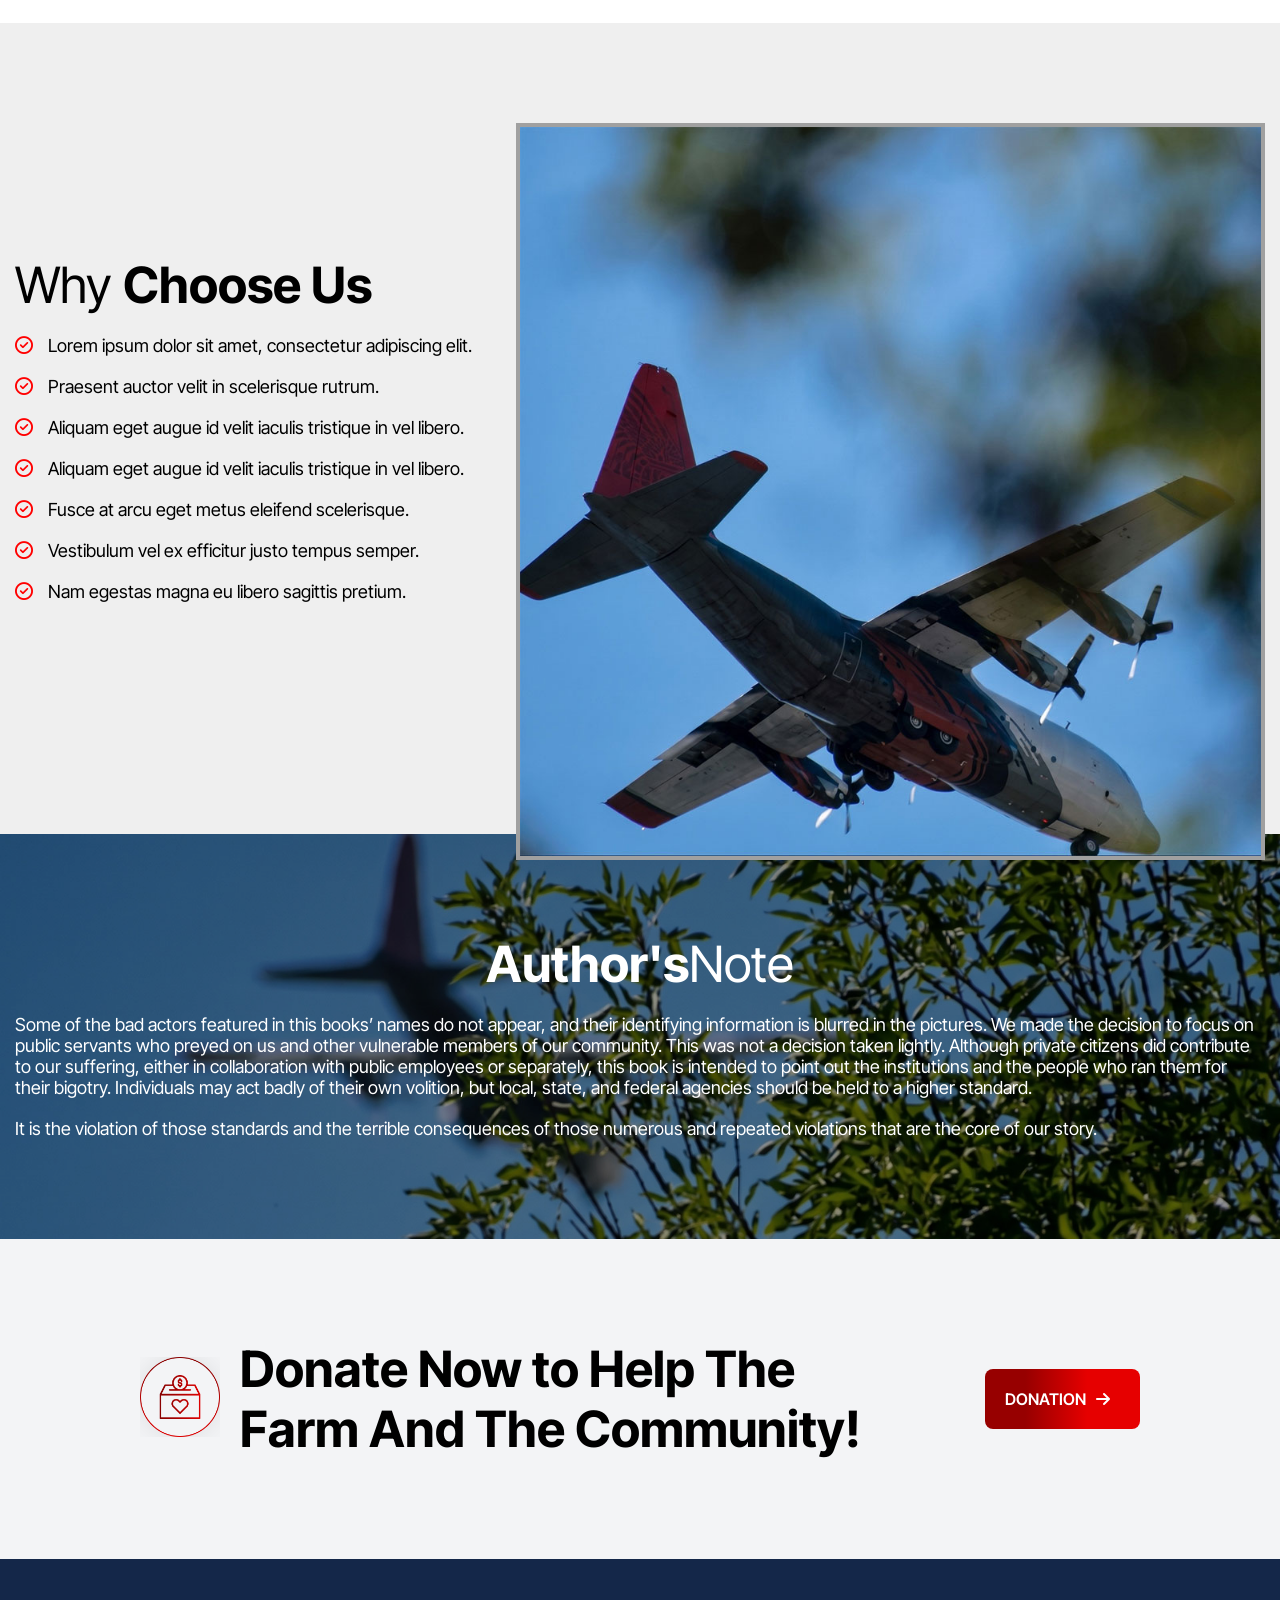
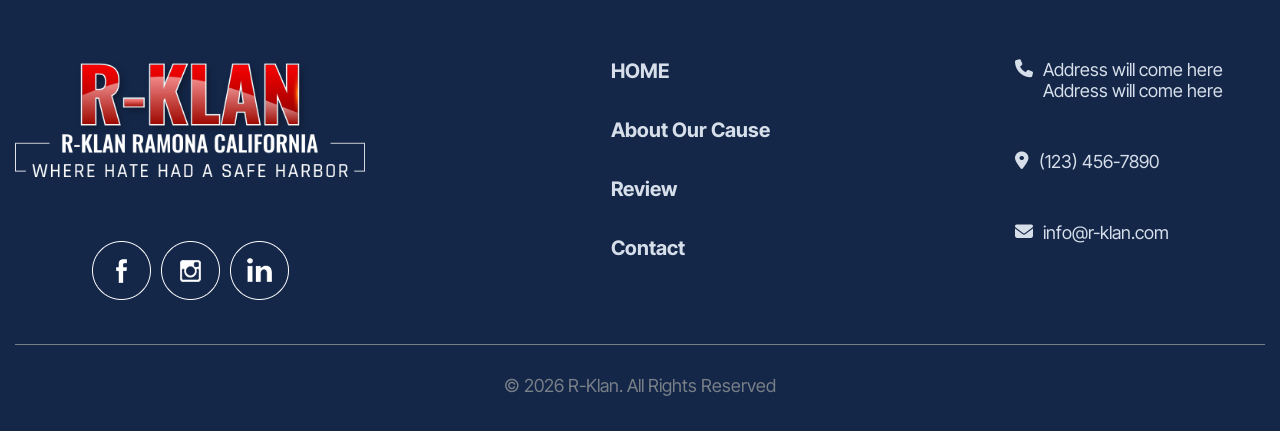
==== commit bffcf033: "2924 2924" ====
--- a/about.html
+++ b/about.html
@@ -16,7 +16,8 @@
     <script src="js/script.js" defer></script> -->
     <title>r.klan</title>
 </head> 
-<body>  
+<body>
+      
       <section id="yourfamily" class="main">
         <div class="container">
             <div class="fullcontent">
--- a/css/style.css
+++ b/css/style.css
@@ -5,46 +5,46 @@
 
 html,
 body {
-   overflow-x: clip;
+    overflow-x: clip;
 }
 
 * {
-   padding: 0;
-   margin: 0;
-   box-sizing: border-box;
+    padding: 0;
+    margin: 0;
+    box-sizing: border-box;
 }
 
 h1,
 h2 {
-   font-size: 50px;
-   font-family: "Inter Tight", sans-serif;
-   font-weight: 400;
+    font-size: 50px;
+    font-family: "Inter Tight", sans-serif;
+    font-weight: 400;
 
 }
 
 p {
-   font-family: "Inter Tight", sans-serif;
-   font-weight: 400;
-   font-size: 18px;
+    font-family: "Inter Tight", sans-serif;
+    font-weight: 400;
+    font-size: 18px;
 
 
 }
 
 img {
-   width: 100%;
+    width: 100%;
 }
 
 .btn a {
-   /* background-image: url(background-color-1.jpg); */
-   background-position: center;
-   background: linear-gradient(90deg, rgba(151, 0, 0, 1) 26%, rgba(230, 0, 0, 1) 66%);
-   background-size: cover;
-   padding: 20px 20px;
-   color: white;
-   border-radius: 8px;
-   font-family: "Inter Tight", sans-serif;
-   font-weight: 600;
-   text-decoration: none;
+    /* background-image: url(background-color-1.jpg); */
+    background-position: center;
+    background: linear-gradient(90deg, rgba(151, 0, 0, 1) 26%, rgba(230, 0, 0, 1) 66%);
+    background-size: cover;
+    padding: 20px 20px;
+    color: white;
+    border-radius: 8px;
+    font-family: "Inter Tight", sans-serif;
+    font-weight: 600;
+    text-decoration: none;
 }
 
 /* .btn a {
@@ -56,106 +56,107 @@
     text-decoration: none;
 } */
 .btn a::after {
-   content: "\f061";
-   font-weight: 900;
-   font-family: "Font Awesome 6 Free";
-   padding: 10px 10px 20px;
+    content: "\f061";
+    font-weight: 900;
+    font-family: "Font Awesome 6 Free";
+    padding: 10px 10px 20px;
 
 }
 
 .fullcontent {
-   text-align: center;
+    text-align: center;
 }
 
 .yourfamily {
-   color: white;
-
-   /* font-optical-sizing: auto;
+    color: white;
+
+    /* font-optical-sizing: auto;
    /* font-weight: <weight>;    */
-   font-style: normal;
-   padding: 20px 30px;
+    font-style: normal;
+    padding: 20px 30px;
 }
 
 .main {
-   background-color: #142748;
-   display: flex;
-   justify-content: center;
-   padding: 100px 15px;
+    background-color: #142748;
+    display: flex;
+    justify-content: center;
+    /* padding: 100px 15px;*/
+    padding: 140px 15px 0px;
 }
 
 .container {
-   width: 100%;
-   max-width: 1280px;
-   row-gap: 30px;
+    width: 100%;
+    max-width: 1280px;
+    row-gap: 30px;
 }
 
 
 .democracy {
-   width: 100%;
-   /* height: 450px; */
-   border-radius: 25px;
-   border: 15px solid rgba(255, 255, 255, 0.5);
-   margin-bottom: -180px;
-   position: relative;
-   z-index: 11;
+    width: 100%;
+    /* height: 450px; */
+    border-radius: 25px;
+    border: 15px solid rgba(255, 255, 255, 0.5);
+    margin-bottom: -180px;
+    position: relative;
+    z-index: 11;
 }
 
 /*----------------------------------------------------------FLIGH---------------------------------------------------------- */
 .FLIGHT {
-   display: flex;
-   padding: 200px 0px 100px 0px;
-   width: 100%;
-   border-radius: 0px 20px 20px 0px;
-   /* height: auto; 
+    display: flex;
+    padding: 200px 0px 100px 0px;
+    width: 100%;
+    border-radius: 0px 20px 20px 0px;
+    /* height: auto; 
     min-height: 80vh;  */
-   background-image: url("../HOME/IMAGE/image.2.jpg");
-   background-position: center;
-   background-size: cover;
-   column-gap: 25px;
-   position: relative;
-   z-index: 10;
+    background-image: url("../HOME/IMAGE/image.2.jpg");
+    background-position: center;
+    background-size: cover;
+    column-gap: 25px;
+    position: relative;
+    z-index: 10;
 }
 
 #FLIGHT p {
-   margin-top: 15px;
-   margin-bottom: 40px;
+    margin-top: 15px;
+    margin-bottom: 40px;
 }
 
 .FLIGHTone {
-   width: 50%;
+    width: 50%;
 }
 
 .FLIGHTtwo {
-   width: 100%;
-   border-radius: 0px 20px 20px 0px;
-   height: auto;
-   /* min-height: 80vh; */
-   object-fit: cover;
-   object-position: center;
-   height: 80vh;
+    width: 100%;
+    border-radius: 0px 20px 20px 0px;
+    height: auto;
+    /* min-height: 80vh; */
+    object-fit: cover;
+    object-position: center;
+    height: 80vh;
 }
 
 figure {
-   width: 50%;
+    width: 50%;
 }
 
 .container {
-   width: 100%;
-   max-width: 1280px;
-   row-gap: 30px;
+    width: 100%;
+    max-width: 1280px;
+    row-gap: 30px;
 }
 
 .row {
-   /* display: flex; */
-   flex-direction: column;
-   width: 50%;
-   row-gap: 50px;
-   /* padding: 0px 15px; */
-   padding: 30px 30px;
-
-
-
-   /* ------------------------------------------------------------btn------------------------------------------------------------ */
+    /* display: flex; */
+    flex-direction: column;
+    width: 50%;
+    row-gap: 50px;
+    /* padding: 0px 15px; */
+    padding: 30px 30px;
+
+
+
+    /* ------------------------------------------------------------btn------------------------------------------------------------ */
 }
 
 
@@ -166,103 +167,103 @@
 .thebook {
 
 
-   font-size: 50px;
-   font-family: "Inter Tight", sans-serif;
-   font-weight: 900;
+    font-size: 50px;
+    font-family: "Inter Tight", sans-serif;
+    font-weight: 900;
 }
 
 
 .text {
-   display: flex;
-   flex-direction: column;
-   font-family: "Inter Tight", sans-serif;
-
-   /* padding: 0px 62px; */
-
-   /* row-gap: 20px; */
+    display: flex;
+    flex-direction: column;
+    font-family: "Inter Tight", sans-serif;
+
+    /* padding: 0px 62px; */
+
+    /* row-gap: 20px; */
 }
 
 #book .text {
-   padding: 0px 62px;
-   row-gap: 20px;
+    padding: 0px 62px;
+    row-gap: 20px;
 }
 
 .r-klanp {
 
 
-   font-weight: 500;
-   font-size: 30px;
-   font-family: "Inter Tight", sans-serif;
+    font-weight: 500;
+    font-size: 30px;
+    font-family: "Inter Tight", sans-serif;
 }
 
 
 .amount {
 
-   color: red;
+    color: red;
 }
 
 .cart {
-   padding: 10px 25px;
-   background-image: url(background-color-1.jpg);
-   background-size: cover;
-   background-position: center;
-   color: white;
-   border-radius: 5px;
+    padding: 10px 25px;
+    background-image: url(background-color-1.jpg);
+    background-size: cover;
+    background-position: center;
+    color: white;
+    border-radius: 5px;
 
 }
 
 .r-klan {
-   width: 100%;
+    width: 100%;
 
 }
 
 .thebook1 .imagethree {
-   /* display: flex; */
-   position: relative;
-   width: 92%;
-   bottom: -80px;
-   line-height: 0;
-   border: 8px solid #a0a0a0;
+    /* display: flex; */
+    position: relative;
+    width: 92%;
+    bottom: -80px;
+    line-height: 0;
+    border: 8px solid #a0a0a0;
 
 }
 
 .thebook1 {
-   /* margin-top: 50px; */
-   background-color: #efefef;
-   display: flex;
-   justify-content: center;
-   position: relative;
+    /* margin-top: 50px; */
+    background-color: #efefef;
+    display: flex;
+    justify-content: center;
+    position: relative;
 }
 
 #book::before {
-   content: " ";
-   background-image: url("../HOME/IMAGE/2.png");
-   background-size: contain;
-   background-position: center;
-   position: absolute;
-       top: -65px;
+    content: " ";
+    background-image: url("../HOME/IMAGE/2.png");
+    background-size: contain;
+    background-position: center;
+    position: absolute;
+    top: -65px;
     left: -570px;
-   width: 100%;
-   height: 100%;
-   background-repeat: no-repeat;
+    width: 100%;
+    height: 100%;
+    background-repeat: no-repeat;
 }
 
 #book .container {
-   display: flex;
-   align-items: center;
-   width: 100%;
-   max-width: 1280px;
+    display: flex;
+    align-items: center;
+    width: 100%;
+    max-width: 1280px;
 }
 
 .image {}
 
 .content {
-   width: 50%;
-   position: relative;
+    width: 50%;
+    position: relative;
 }
 
 #book .btn {
-   padding: 20px 0px;
+    padding: 20px 0px;
 
 }
 
@@ -270,81 +271,82 @@
 /* -------------------------------------------------------------Shop -------------------------------------------------------------*/
 .shirt {
 
-   border-radius: 30px;
+    border-radius: 30px;
 }
 
 .shirttwo {}
 
 .fullshop {
-   text-align: center;
-   display: flex;
-   justify-content: center;
-   column-gap: 30px;
+    text-align: center;
+    display: flex;
+    justify-content: center;
+    column-gap: 30px;
 }
 
 .shop {
-   text-align: center;
+    text-align: center;
 }
 
 .Shoponly {
-   display: flex;
-   align-items: center;
-   text-align: center;
-   justify-content: center;
-   flex-direction: column;
-   width: 100%;
-   padding: 180px 15px 100px;
+    display: flex;
+    align-items: center;
+    text-align: center;
+    justify-content: center;
+    flex-direction: column;
+    width: 100%;
+    padding: 180px 15px 100px;
 }
 
 .shop h1 {
-   font-weight: 700;
+    font-weight: 700;
 }
 
 #shop .content {
-   display: flex;
-   justify-content: center;
-   column-gap: 30px;
-   padding-top: 20px;
-   width: 100%;
+    display: flex;
+    justify-content: center;
+    column-gap: 30px;
+    padding-top: 20px;
+    width: 100%;
 
 }
 
 #shop .text {
-   
-   justify-content: space-between;
-   padding-top: 20px;
+
+    justify-content: space-between;
+    padding-top: 20px;
 }
 
 #shop p {
-   font-family: "Inter Tight", sans-serif;
-   font-weight: 500;
-   font-size: 18px;
-   color: #c82424;
+    font-family: "Inter Tight", sans-serif;
+    font-weight: 500;
+    font-size: 18px;
+    color: #c82424;
 }
 
 #shop h4 {
-   font-size: 30px;
-   color: #9196a1;
+    font-size: 30px;
+    color: #9196a1;
 
 }
 
 #shop img {
-   border-radius: 15px;
+    border-radius: 15px;
 }
 
 #shop .btn {
-   padding-top: 15px;
+    padding-top: 15px;
 
 }
 
 .text1 {
-   text-align: start;
-}
+    text-align: start;
+}
+
 /*---------------------------------------------------------- Readers ----------------------------------------------------------*/
 /* ==============================
    READERS REVIEW SECTION
 ============================== */
- 
+
 #readers {
     display: flex;
     justify-content: center;
@@ -354,7 +356,7 @@
     background-position: center;
     overflow: hidden;
 }
- 
+
 #readers .container {
     width: 100%;
     max-width: 1400px;
@@ -362,7 +364,7 @@
     flex-direction: column;
     align-items: center;
 }
- 
+
 #readers h2 {
     font-size: 48px;
     font-weight: 400;
@@ -370,13 +372,13 @@
     text-align: center;
     margin: 0 0 65px;
 }
- 
+
 #readers h2 b {
     font-weight: 700;
 }
- 
+
 /* Slider wrapper */
- 
+
 .slider-wrapper {
     width: 100%;
     position: relative;
@@ -384,17 +386,17 @@
     align-items: center;
     justify-content: center;
 }
- 
+
 /* Visible slider area */
- 
+
 .review-viewport {
     width: 88%;
     overflow: hidden;
     padding: 5px 0 15px;
 }
- 
+
 /* Moving track */
- 
+
 .fullbox {
     position: relative;
     display: flex;
@@ -406,13 +408,13 @@
     touch-action: pan-y;
     transition: transform 0.6s ease-in-out;
 }
- 
+
 .fullbox:active {
     cursor: grabbing;
 }
- 
+
 /* Review cards */
- 
+
 .rev-item {
     border-radius: 15px;
     position: relative;
@@ -420,45 +422,45 @@
     justify-content: flex-start;
     align-items: center;
     flex-direction: column;
- 
+
     flex: 0 0 calc((100% - 60px) / 3);
     min-width: 0;
     box-sizing: border-box;
- 
+
     background-color: #fff;
     padding: 85px 25px 30px;
     margin-top: 40px;
- 
+
     border: 1px solid #e5e5e5;
     box-shadow: 0 5px 20px rgba(0, 0, 0, 0.04);
- 
+
     transition: box-shadow 0.3s ease;
 }
- 
+
 .rev-item:hover {
     box-shadow: 0 8px 25px rgba(0, 0, 0, 0.10);
 }
- 
+
 /* Avatar */
- 
+
 .rev-top-group {
     position: absolute;
     top: -48px;
     left: 0;
     right: 0;
- 
-    display: flex;
-    justify-content: center;
-}
- 
+
+    display: flex;
+    justify-content: center;
+}
+
 .icon {
     position: relative;
 }
- 
+
 .icon figure {
     margin: 0;
 }
- 
+
 .icon-user {
     display: block;
     width: 110px;
@@ -466,7 +468,7 @@
     object-fit: contain;
     filter: drop-shadow(0 10px 12px #bcbcbc);
 }
- 
+
 .google-user {
     position: absolute;
     top: 55px;
@@ -475,9 +477,9 @@
     height: 40px;
     object-fit: contain;
 }
- 
+
 /* Reviewer name */
- 
+
 .name-will {
     font-size: 25px;
     font-weight: 500;
@@ -485,24 +487,24 @@
     text-align: center;
     margin: 5px 0 10px;
 }
- 
+
 /* Star image */
- 
+
 .star {
     width: 140px;
     height: auto;
     margin-bottom: 20px;
 }
- 
+
 .star img {
     display: block;
     width: 100%;
     height: auto;
     object-fit: contain;
 }
- 
+
 /* Review text */
- 
+
 .Lorem {
     width: 100%;
     font-size: 17px;
@@ -513,205 +515,209 @@
     text-align: left;
     overflow-wrap: break-word;
 }
- 
+
 /* Previous / Next buttons */
- 
+
 .slider-btn {
     position: absolute;
     top: 55%;
     transform: translateY(-50%);
- 
+
     width: 46px;
     height: 46px;
     border: none;
     border-radius: 50%;
- 
-    display: flex;
-    align-items: center;
-    justify-content: center;
- 
+
+    display: flex;
+    align-items: center;
+    justify-content: center;
+
     background: #a00000;
     color: #fff;
     font-size: 23px;
     cursor: pointer;
     z-index: 5;
- 
+
     transition: background 0.3s ease,
-                transform 0.3s ease;
-}
- 
+        transform 0.3s ease;
+}
+
 .slider-btn:hover {
     background: #700000;
     transform: translateY(-50%) scale(1.08);
 }
- 
+
 .prev-btn {
     left: 0;
     background: #dedede;
     color: white;
     background-color: #a00000;
 }
- 
+
 .prev-btn:hover {
     background: #c5c5c5;
 }
- 
+
 .next-btn {
     right: 0;
 }
- 
+
 .slider-btn:focus-visible {
     outline: 3px solid #555;
     outline-offset: 3px;
 }
- 
+
 /* ==============================
    TABLET
 ============================== */
- 
+
 @media (max-width: 1024px) {
- 
+
     #readers {
         padding: 80px 15px 50px;
     }
- 
+
     #readers h2 {
         font-size: 40px;
     }
- 
+
     .review-viewport {
         width: 86%;
     }
- 
+
     .fullbox {
         gap: 20px;
     }
- 
+
     .rev-item {
         flex-basis: calc((100% - 20px) / 2);
         padding: 80px 20px 25px;
     }
- 
+
     .name-will {
         font-size: 21px;
     }
- 
+
     .Lorem {
         font-size: 15px;
     }
- 
+
     .google-user {
         right: -120px;
     }
 }
- 
+
 /* ==============================
    MOBILE
 ============================== */
- 
+
 @media (max-width: 600px) {
- 
+
     #readers {
         padding: 65px 10px 40px;
     }
- 
+
     #readers h2 {
         font-size: 29px;
         margin-bottom: 35px;
     }
- 
+
     .review-viewport {
         width: calc(100% - 70px);
     }
- 
+
     .fullbox {
         gap: 0;
     }
- 
+
     .rev-item {
         flex-basis: 100%;
         margin-top: 40px;
         padding: 75px 20px 25px;
     }
- 
+
     .icon-user {
         width: 95px;
         height: 95px;
     }
- 
+
     .rev-top-group {
         top: -40px;
     }
- 
+
     .google-user {
         width: 32px;
         height: 32px;
         top: 45px;
         right: -95px;
     }
- 
+
     .name-will {
         font-size: 20px;
     }
- 
+
     .star {
         width: 125px;
     }
- 
+
     .Lorem {
         font-size: 15px;
         line-height: 1.7;
     }
- 
+
     .slider-btn {
         width: 34px;
         height: 34px;
         font-size: 18px;
     }
- 
+
     .prev-btn {
         left: 0;
     }
- 
+
     .next-btn {
         right: 0;
     }
 }
- 
+
 
 /* -----------------------------------------Note -----------------------------------------*/
-#note{
-   background-image: url(../HOME/IMAGE/1.jpg);
-   display: flex;
-   justify-content: center;
-   align-items: center;
-   background-size: cover;
-   /* background-position: center; */
-   padding: 100px 15px;
-   position: relative;
-   z-index: 1;
-   height: 10%;
-}
-#note .container{
-   display: flex;
-   justify-content: center ;
-}
-#note .content{
-   display: flex;
-   flex-direction: column;
- gap: 20px;
- color: white;
- width: 100%;
-}
-#note h4{
-text-align: center;
+#note {
+    background-image: url(../HOME/IMAGE/1.jpg);
+    display: flex;
+    justify-content: center;
+    align-items: center;
+    background-size: cover;
+    /* background-position: center; */
+    padding: 100px 15px;
+    position: relative;
+    z-index: 1;
+    height: 10%;
+}
+
+#note .container {
+    display: flex;
+    justify-content: center;
+}
+
+#note .content {
+    display: flex;
+    flex-direction: column;
+    gap: 20px;
+    color: white;
+    width: 100%;
+}
+
+#note h4 {
+    text-align: center;
     font-size: 50px;
     font-family: "Inter Tight", sans-serif;
-        font-weight: 400;
-
-}
-#note::before{
-       content: " ";
+    font-weight: 400;
+
+}
+
+#note::before {
+    content: " ";
     position: absolute;
     width: 100%;
     height: 100%;
@@ -720,8 +726,9 @@
     background-color: rgba(0, 0, 0, 0.4);
     z-index: -1;
 }
+
 /*----------------------------------------------------------- Donate -----------------------------------------------------------*/
-#Donate{
+#Donate {
     display: flex;
     justify-content: center;
     align-items: center;
@@ -730,30 +737,33 @@
     background-color: #f3f4f6;
 
 }
-.container{
+
+.container {
     width: 100%;
     max-width: 1280px;
     align-items: center;
 }
-#Donate .fullcontent{
+
+#Donate .fullcontent {
     display: flex;
     justify-content: space-evenly;
     align-items: center;
 }
-#Donate .content1{
-    display: flex;
-    align-items: center;
-}
-#Donate .image{
-   
-    
-}
-#Donate h2{
+
+#Donate .content1 {
+    display: flex;
+    align-items: center;
+}
+
+#Donate .image {}
+
+#Donate h2 {
     font-weight: 700;
     text-align: start;
 }
+
 /* ----------------------------------------------------------.r-klan---------------------------------------------------------- */
-#klan{
+#klan {
     background-color: #142749;
     display: flex;
     justify-content: center;
@@ -761,122 +771,145 @@
     padding: 100px 15px 35px;
     width: 100%;
 }
-#klan .contentone{
-        display: flex;
-        justify-content: space-between;
-        margin-bottom: 40px;
-        color: #d6dee9;
-}
-#klan .image{
+
+#klan .contentone {
+    display: flex;
+    justify-content: space-between;
+    margin-bottom: 40px;
+    color: #d6dee9;
+}
+
+#klan .image {
     display: flex;
     flex-direction: column;
     row-gap: 60px;
     max-width: 350px;
     width: 100%;
 }
-#klan .image-1{
-        column-gap: 10px;
-    display: flex;
-    justify-content: center;
-}
-#klan ul{
-        display: flex;
+
+#klan .image-1 {
+    column-gap: 10px;
+    display: flex;
+    justify-content: center;
+}
+
+#klan ul {
+    display: flex;
     flex-direction: column;
     row-gap: 35px;
     font-weight: 700;
 }
-.text{
-        display: flex;
+
+.text {
+    display: flex;
     flex-direction: column;
     row-gap: 20px;
 }
-#klan .text{
+
+#klan .text {
     font-size: 20px;
 }
-#klan .text li{
+
+#klan .text li {
     list-style: none;
 }
-#klan .text a{
-        color: #d6dee9;
+
+#klan .text a {
+    color: #d6dee9;
     text-decoration: none;
 }
-#klan .textcall{
+
+#klan .textcall {
     row-gap: 50px;
     display: flex;
     flex-direction: column;
     font-weight: 700;
-        width: 20%;
-
-}
-#klan .content2{
-        border-top: 1px solid;
+    width: 20%;
+
+}
+
+#klan .content2 {
+    border-top: 1px solid;
     padding-top: 30px;
     text-align: center;
     color: #797f87;
 }
-#klan figure{
-    width: 100%;
-}
-#klan .content{
-    width: 100%;
-}
-#Donate img{
+
+#klan figure {
+    width: 100%;
+}
+
+#klan .content {
+    width: 100%;
+}
+
+#Donate img {
     width: 100px;
     padding-right: 20px;
 }
-#klan .textcall p:first-child::before{
+
+#klan .textcall p:first-child::before {
     content: "\f095";
     font-weight: 900;
-     font-family: "Font Awesome 6 Free";
-}
-#klan .textcall p:nth-child(2)::before{
+    font-family: "Font Awesome 6 Free";
+}
+
+#klan .textcall p:nth-child(2)::before {
     content: "\f3c5";
-     font-weight: 900;
-        font-family: "Font Awesome 6 Free";
-
-}
-#klan .textcall p:last-child::before{
+    font-weight: 900;
+    font-family: "Font Awesome 6 Free";
+
+}
+
+#klan .textcall p:last-child::before {
     content: "\f0e0";
     font-weight: 900;
-     font-family: "Font Awesome 6 Free";
-
-}
+    font-family: "Font Awesome 6 Free";
+
+}
+
 #klan .textcall p:first-child,
 #klan .textcall p:nth-child(2),
-#klan .textcall p:last-child{
- display: flex;
- column-gap: 10px;
-}
-    #klan .text a:hover,
-    #klan .text p:hover,
-    #klan .text p:nth-child(2):hover {
-        color: red;
-        transition: 1s;
-    }
-     #klan .textcall a:hover,
-    #klan .textcall p:hover,
-    #klan .textcall p:nth-child(2):hover {
-        color: red;
-        transition: 1s;
-    }
- /* /-------------------------------------------------- ---Aboutsection--------------- -------------------------------- */
-
-#aboutFLIGHT .container{
+#klan .textcall p:last-child {
+    display: flex;
+    column-gap: 10px;
+}
+
+#klan .text a:hover,
+#klan .text p:hover,
+#klan .text p:nth-child(2):hover {
+    color: red;
+    transition: 1s;
+}
+
+#klan .textcall a:hover,
+#klan .textcall p:hover,
+#klan .textcall p:nth-child(2):hover {
+    color: red;
+    transition: 1s;
+}
+
+/* /-------------------------------------------------- ---Aboutsection--------------- -------------------------------- */
+
+#aboutFLIGHT .container {
     display: flex;
     justify-content: center;
     margin: 0px 15px;
 }
-.aboutrow{
-     display: flex;
-    flex-direction: column;
-    width: 100%;
-        padding: 30px 30px;
-        row-gap: 30px;
-}
-#aboutFLIGHT figure{
-    width: 100%;
-}
-.FLIGHTab{
+
+.aboutrow {
+    display: flex;
+    flex-direction: column;
+    width: 100%;
+    padding: 30px 30px;
+    row-gap: 30px;
+}
+
+#aboutFLIGHT figure {
+    width: 100%;
+}
+
+.FLIGHTab {
     border-radius: 20px 20px 20px 20px;
     object-fit: cover;
     object-position: center;
@@ -884,7 +917,7 @@
 
 
 /*------------------------------------------------------- Why Choose Us------------------------------------------------------- */
-#Choose{
+#Choose {
     display: flex;
     justify-content: center;
     align-items: center;
@@ -893,30 +926,35 @@
     position: relative;
 
 }
-#Choose .Choosetext{
+
+#Choose .Choosetext {
     width: 50%;
     row-gap: 40px;
     position: relative;
     z-index: 2;
 }
-.Choosetext{
-    display: flex;
-    flex-direction: column;
-}
-#Choose .lowertext{
+
+.Choosetext {
+    display: flex;
+    flex-direction: column;
+}
+
+#Choose .lowertext {
     display: flex;
     flex-direction: column;
     row-gap: 20px;
 }
-#Choose .lowertext p::before{
+
+#Choose .lowertext p::before {
     content: "\f058";
     font-weight: 400;
     font-family: "Font Awesome 6 Free";
     padding-right: 15px;
-    color: red ;
-
-}
-#Choose .FLIGHT2{
+    color: red;
+
+}
+
+#Choose .FLIGHT2 {
     object-fit: cover;
     object-position: center;
     height: auto;
@@ -927,84 +965,97 @@
     position: relative;
     z-index: 3;
 }
-#Choose figure{
-    width: 100%;
-}
-#Choose .container{
+
+#Choose figure {
+    width: 100%;
+}
+
+#Choose .container {
     display: flex;
     justify-content: space-between;
 }
-#Lorem{
+
+#Lorem {
     display: flex;
     justify-content: center;
     width: 100%;
     padding: 130px 15px;
 }
-#Lorem .container{
-    display: flex;
-    flex-direction: column;
-    justify-content: center;
-
-}
-#Lorem .come{
-    display: flex;
-    flex-direction: column;
-     row-gap: 18px;
+
+#Lorem .container {
+    display: flex;
+    flex-direction: column;
+    justify-content: center;
+
+}
+
+#Lorem .come {
+    display: flex;
+    flex-direction: column;
+    row-gap: 18px;
     position: relative;
     padding: 30px 355px 30px 50px;
     border: 2px solid #e3e3e3;
     box-shadow: 0px 9px 40px 0px rgba(0, 0, 0, 0.1);
     border-radius: 8px
-
-}
-#Lorem .profile{
-        max-width: 100px;
+}
+
+#Lorem .profile {
+    max-width: 100px;
     filter: drop-shadow(0px 29px 14px #d7cbcb);
 }
-#Lorem .logos{
-        position: absolute;
+
+#Lorem .logos {
+    position: absolute;
     right: 20px;
     top: 50px;
     max-width: 40px;
 }
-#Lorem .stars{
+
+#Lorem .stars {
     max-width: 160px;
 }
-#Lorem h4{
+
+#Lorem h4 {
     font-size: 27px;
-    font-family: "Inter Tight", sans-serif; 
+    font-family: "Inter Tight", sans-serif;
 }
 
 /*---------------------------------------------------------- Contact ----------------------------------------------------------*/
-#Contact .plight{
-  
-}
-.Contact-img{
-    width: 100%;
-
-}
+#Contact .plight {}
+
+.Contact-img {
+    width: 100%;
+
+}
+
 #changed {
-        display: flex;
-    justify-content: center;
-    background-color: var(--rev-box-bg);
+    display: flex;
+    justify-content: center;
+    background-color: #ffff;
     width: 100%;
     padding: 200px 15px 100px;
 }
-#changed .container{
-        display: flex;
+
+#changed .container {
+    display: flex;
     justify-content: center;
     column-gap: 30px;
 }
-.Contact{
+
+.Contact {
     width: 50%;
 }
-.fulltext{
-        display: flex;
+
+.fulltext {
+    display: flex;
     flex-direction: column;
     row-gap: 15px;
     margin-top: 10px;
 }
-input, textarea{
+
+input,
+textarea {
     width: 100%;
     padding: 20px;
     border-radius: 5px;
@@ -1014,37 +1065,121 @@
     outline: none;
 
 }
-#changed h2{
-        font-size: 50px;
+
+#changed h2 {
+    font-size: 50px;
     font-family: "Inter Tight", sans-serif;
     font-weight: 600;
 
 }
+
 #changed input::placeholder,
 textarea::placeholder {
     color: black;
     font-size: 16px;
 }
-.cell-1{
+
+.cell-1 {
     width: 100%;
     font-size: 25px;
     padding: 18px;
     border-radius: 5px;
     border: 1px solid #e3e3e3;
     background: linear-gradient(90deg, rgba(151, 0, 0, 1) 26%, rgba(230, 0, 0, 1) 66%);
-    color: white;   
-}
-#changed button::after{
-        content: "\f061";
+    color: white;
+}
+
+#changed button::after {
+    content: "\f061";
     font-family: "Font Awesome 6 Free";
     font-weight: 900;
 }
 
-.imagetouch{
+.imagetouch {
     background-size: cover;
     background-position: center left;
     height: auto;
-    min-height: 560px;
-    width: 100%;
-    border-radius: 20px 20px 20px 20px; 
-}+    min-height: 450px;
+    width: 100%;
+    border-radius: 20px 20px 20px 20px;
+}
+/* ----------------------------------------------------------header---------------------------------------------------------- */
+#Nav-bar{
+    display: flex;
+    justify-content: center;
+    width: 100%;
+    padding:10px 15px;
+    background-color: #ffff;
+    top: 0;
+    left: 0;
+    position: fixed;
+    z-index: 15;
+    transition: transform 0.4s ease-in-out;
+    transform: translateY(0);
+}
+
+
+#Nav-bar .content{
+    display: flex;
+    justify-content: space-between;
+    align-items: center;
+    width: 100%;
+}
+#Nav-bar .image-header{
+    max-width: 200px;
+}
+#Nav-bar .said{
+    display: flex;
+    justify-content: space-between;
+    align-items: center;
+    column-gap: 25px;
+}
+#Nav-bar .text-header{
+  display: flex;
+    justify-content: space-between;
+    align-items: center;
+    column-gap: 25px;
+    row-gap: 20px;
+   
+}
+#Nav-bar .desktop ul{
+    display: flex;
+    column-gap: 35px;
+    list-style: none;
+}
+#Nav-bar figure{
+    width: 100%;
+}
+.icon-nav{
+        display: flex;
+        font-size: 25px; 
+            column-gap: 10px;
+}
+.fa-brands{
+    color: red;
+    border-radius: 50%;
+    font-size: 25px;
+    display: flex !important;
+    justify-content: center;
+    align-items: center;
+    width: 40px;
+    height: 40px;
+    border: 2px solid;
+    aspect-ratio: 1 / 1;
+}
+.r-klan-header .text li a{
+    color: black;
+    font-weight: 600;
+    text-decoration: none;  
+}
+#Nav-bar a{
+        text-decoration: none;
+}
+.mobile-nav,
+.nav-toggle{
+ display: none;
+ }
+ #Nav-bar.icon-nav a:hover{
+    color: red;
+     transition: 1s;
+ }
--- a/css/Responsive.css
+++ b/css/Responsive.css
@@ -16,7 +16,7 @@
 
 @media (max-width: 760px) {
     .main {
-        padding: 60px 15px;
+        /* padding: 60px 15px; */
 
     }
 
@@ -153,7 +153,7 @@
         align-items: flex-start;
     }
 
-    .fulltext {
+   #book .fulltext {
         padding: 50px 30px;
 
     }
@@ -248,100 +248,140 @@
 
 /*---------------------------------------------------------- About---------------------------------------------------------- */
 @media(max-width:1440px) {
-    .FLIGHTab{
+    .FLIGHTab {
         height: auto;
         min-height: 500px;
     }
- 
-}
- 
-@media(max-width:1280px) {
-   
-}
- 
-@media(max-width:1199px) {
-   
-}
- 
+
+}
+
+@media(max-width:1280px) {}
+
+@media(max-width:1199px) {}
+
 @media(max-width:1024px) {
-    .aboutrow{
-                padding: 30px 30px;
-    }
-}
- 
+    .aboutrow {
+        padding: 30px 30px;
+    }
+    #toggle{
+         display: block;
+        /* position: absolute; */
+        right: 15px;
+        padding: 10px;
+        background-color: rgb(255, 47, 0);
+        border: 2px solid black;
+        cursor: pointer;
+    }
+    #Nav-bar .content{
+        flex-wrap:wrap ;
+    }
+    .mobile-nav{
+        display: block;
+
+    }
+    #Nav-bar .content{
+        flex-wrap:wrap ;
+    }
+    #Nav-bar .text-header{
+        display: none;
+    }
+}
+
 @media(max-width:991px) {
-    #Lorem .come{
-    padding-right: 50px;
-    }
-
-   
-}
- 
+    #Lorem .come {
+        padding-right: 50px;
+    }
+
+
+}
+
 @media(max-width:768px) {
-    #aboutFLIGHT .container{
-        flex-direction: column;
-    }
-    #Choose .container{
+    #aboutFLIGHT .container {
+        flex-direction: column;
+    }
+
+    #Choose .container {
         flex-direction: column;
         /* align-items: start; */
     }
-    #Choose .Choosetext{
+
+    #Choose .Choosetext {
         width: 100%;
         row-gap: 15px;
     }
-    #Choose .lowertext{
+
+    #Choose .lowertext {
         row-gap: 15px;
     }
-    #aboutFLIGHT .FLIGHTab{
-       
+
+    #aboutFLIGHT .FLIGHTab {
+
         margin-right: 0px;
         margin-top: 0px;
     }
-    #aboutFLIGHT figure{
-    margin-right: 30px;}
-    
-    #Lorem{
-      padding: 140px 15px 60px;
-}
-#changed .container{
-    flex-direction: column;
-    row-gap: 30px;
-}
-#changed{   
-padding: 150px 15px 60px;
-}
-#aboutFLIGHT{
- padding: 150px 0px 60px 0px;
-}
-#aboutFLIGHT .aboutrow{
- padding: 10px 10px;
-}
-
-  
-}
- 
+
+    #aboutFLIGHT figure {
+        margin-right: 30px;
+    }
+
+    #Lorem {
+        padding: 140px 15px 60px;
+    }
+
+    #changed .container {
+        flex-direction: column;
+        row-gap: 30px;
+    }
+
+    #changed figure {
+        width: 100%;
+    }
+
+    #changed .container {
+        align-items: start;
+    }
+
+    .Contact {
+        width: 100%;
+    }
+
+    #changed {
+        padding: 150px 15px 60px;
+    }
+
+    #aboutFLIGHT {
+        padding: 150px 0px 60px 0px;
+    }
+
+    #aboutFLIGHT .aboutrow {
+        padding: 10px 10px;
+    }
+
+
+}
+
 @media(max-width:480px) {
-    #Lorem h4{
+    #Lorem h4 {
         font-size: 25px;
     }
-   
-}
- 
+
+}
+
 @media(max-width:600px) {
-    #Lorem .come{
-     padding: 30px 20px;
-    }
-
-   
-}
- 
+    #Lorem .come {
+        padding: 30px 20px;
+    }
+
+
+}
+
 @media(min-width:1200px) {
-   #Choose .FLIGHT2{
-            min-height: 520px;
-   }
-   #Choose .Choosetext{
-    row-gap: 20px;
-   }
-
-}
- +    #Choose .FLIGHT2 {
+        min-height: 520px;
+    }
+
+    #Choose .Choosetext {
+        row-gap: 20px;
+    }
+
+}
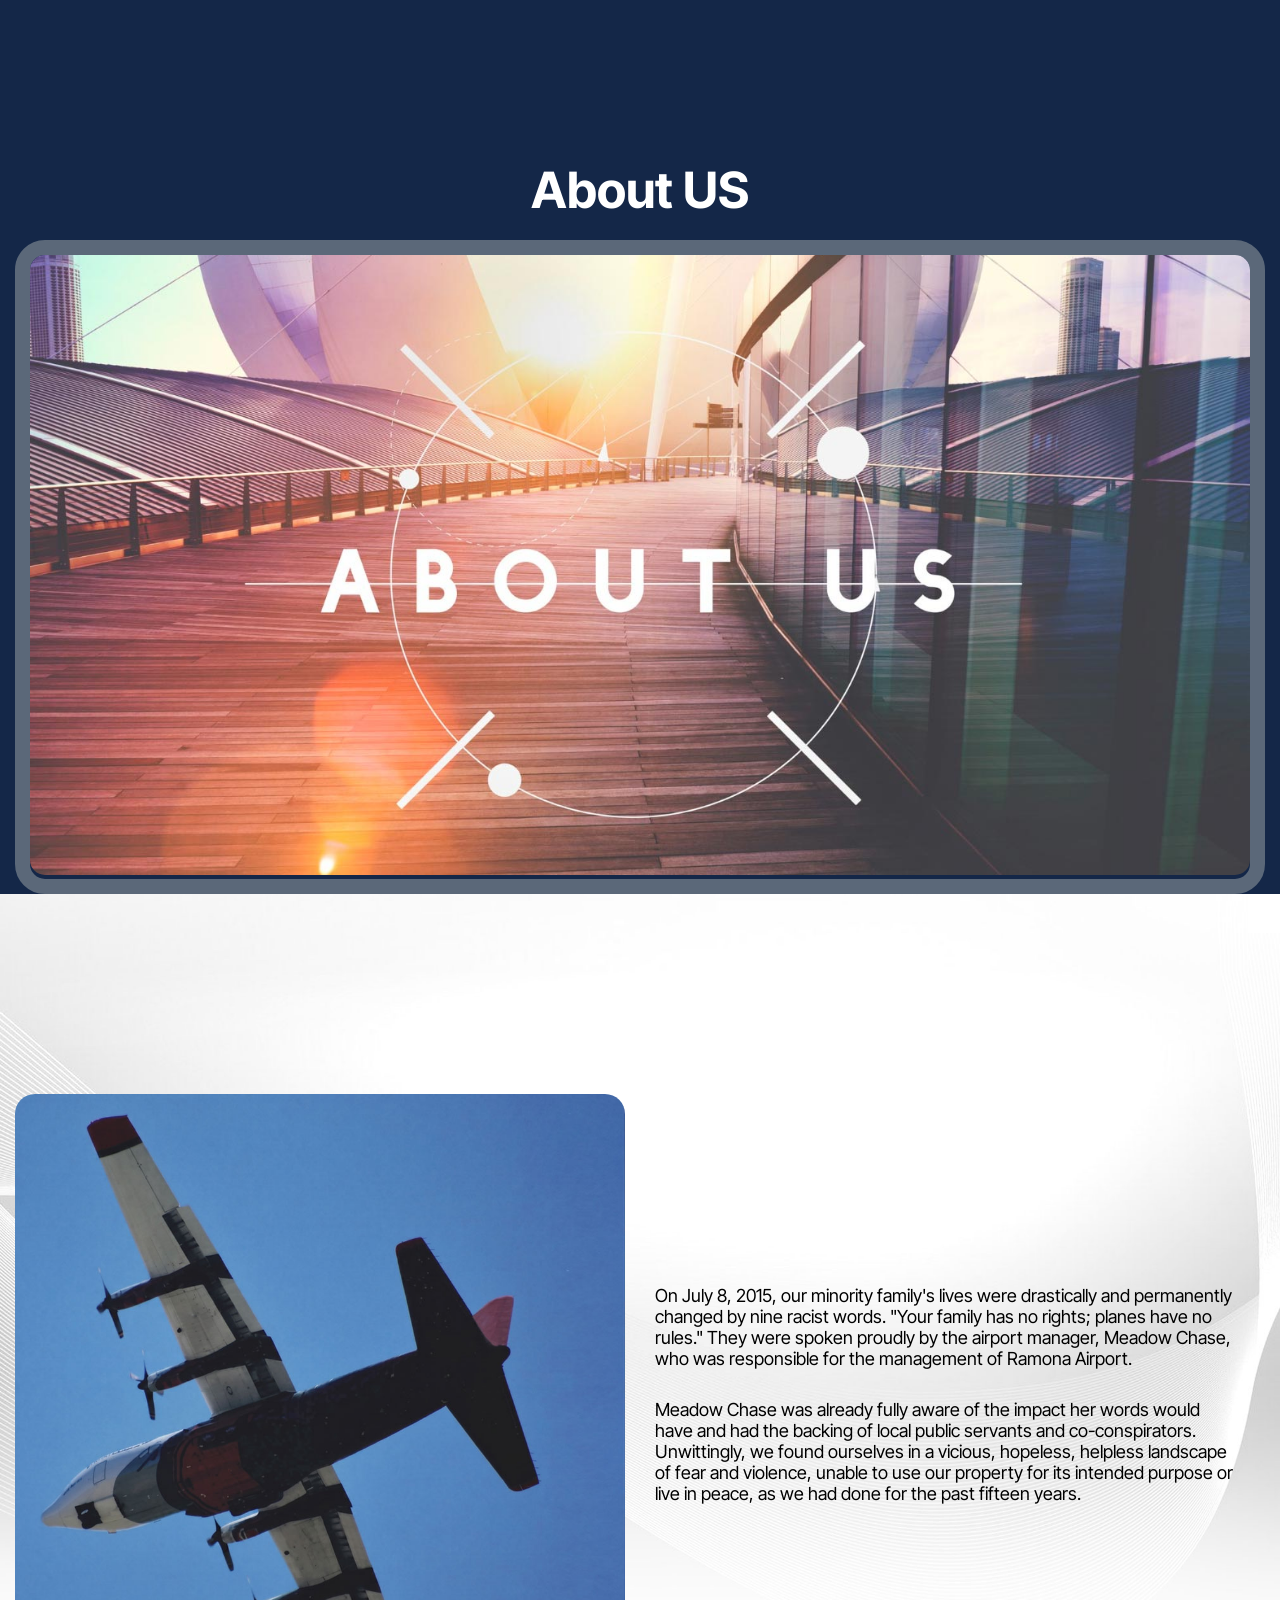
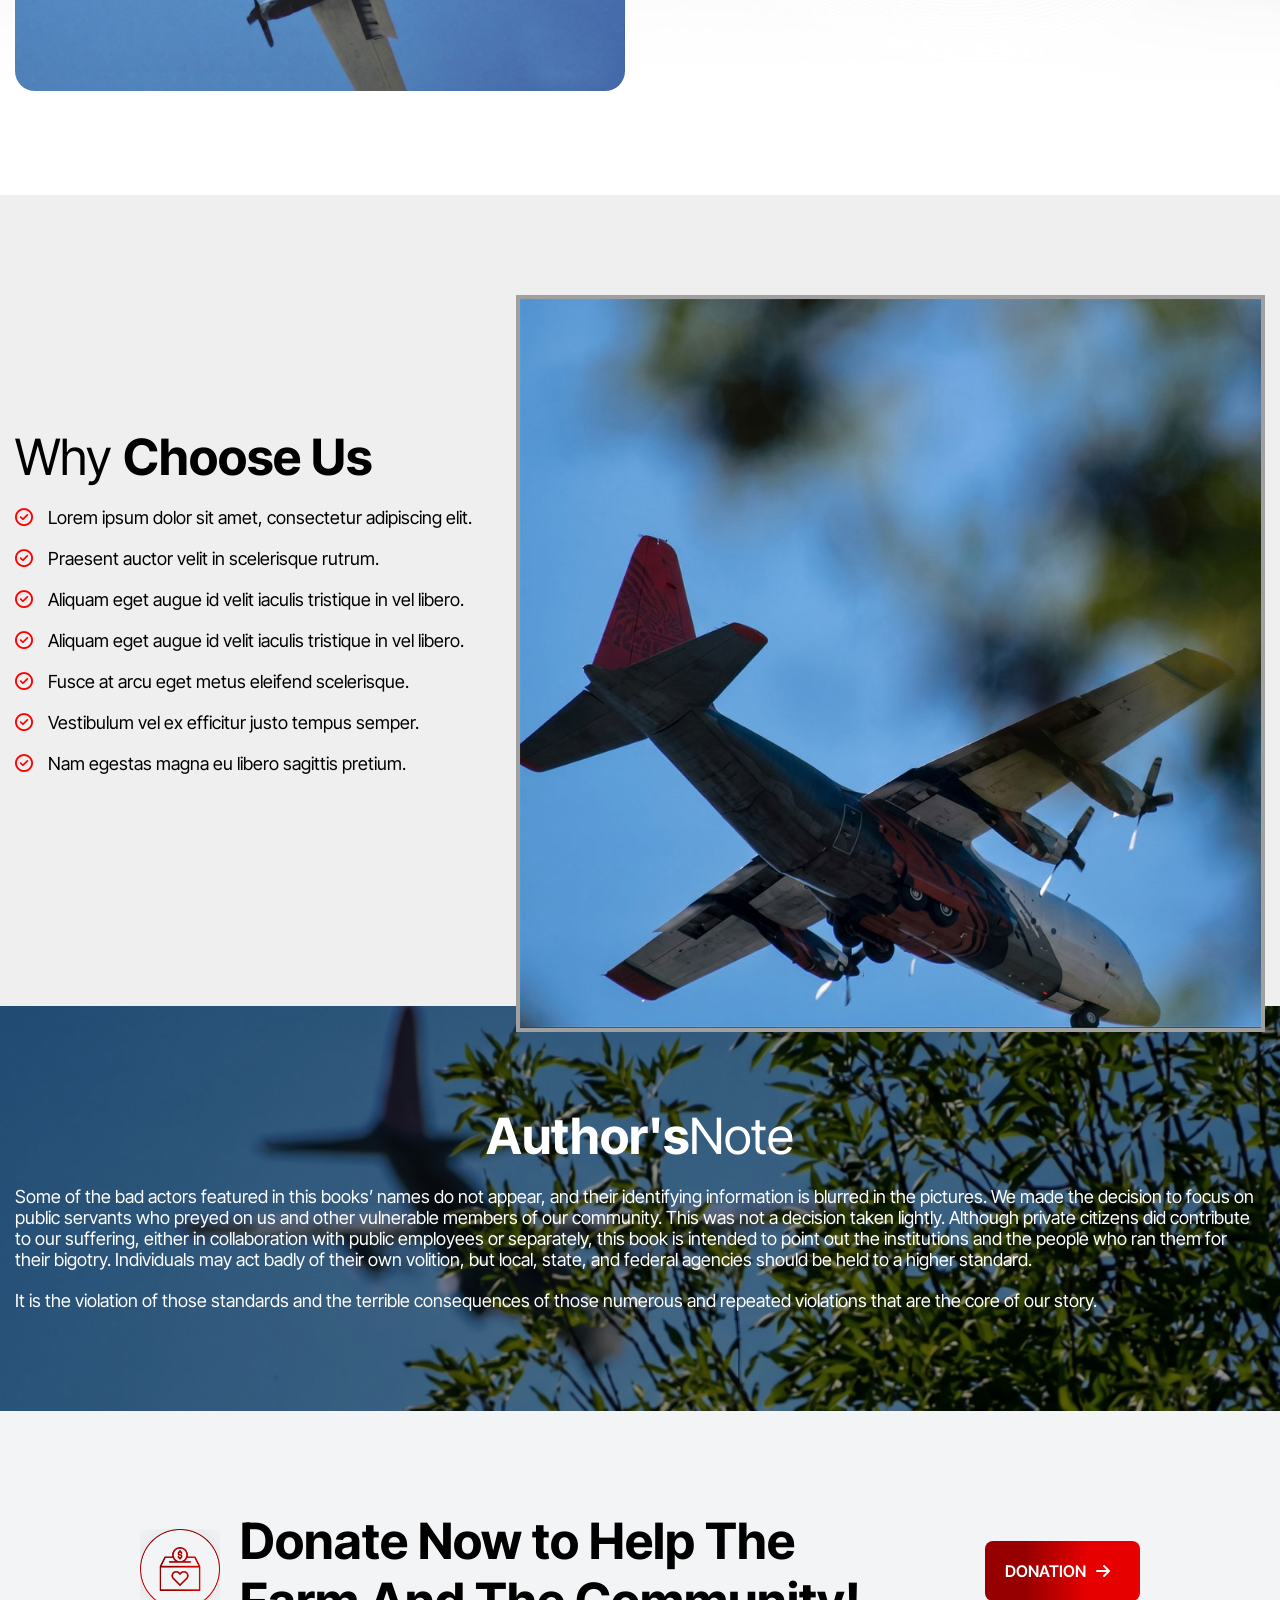
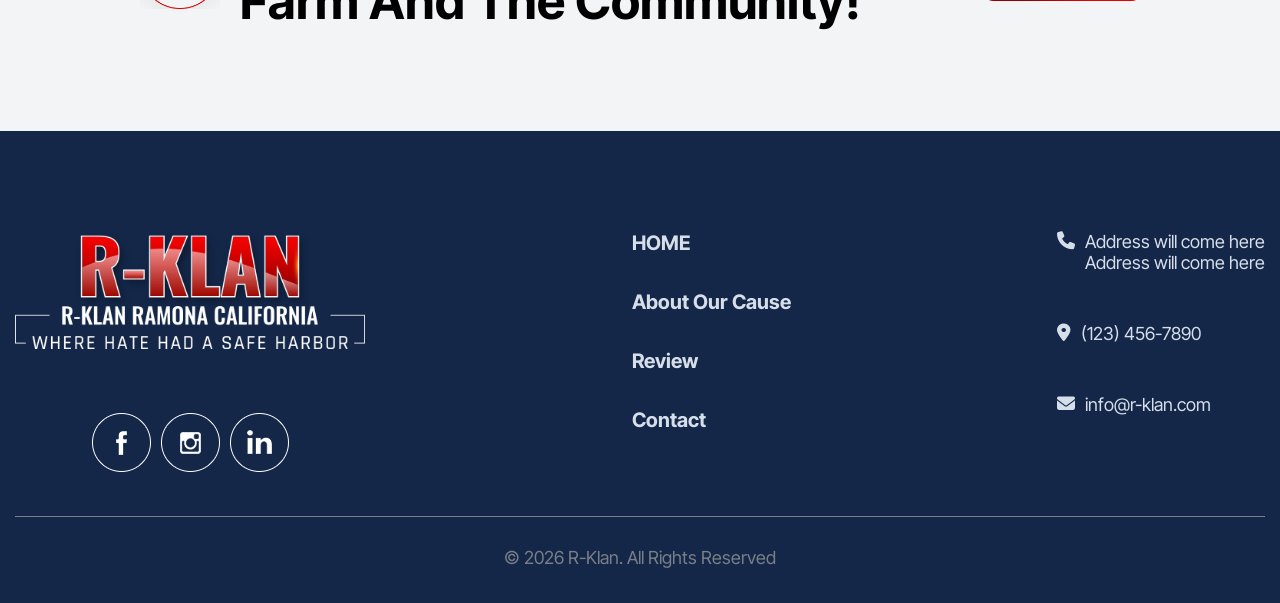
==== commit c0bd4ef0: "2924 2924" ====
--- a/about.html
+++ b/about.html
@@ -25,7 +25,9 @@
                     <div class="yourfamily">
                         <h1><b>About US</h1>
                     </div>
-                    <img src="HOME/IMAGE/Untitled-1.jpg" class="democracy" alt="Democracy">
+                    <div class="about-image">
+                    <img src="HOME/IMAGE/image (13).jpg" class="about-img" id="about-res" alt="Democracy">
+                    </div>
                 </div>
             </div>
     </section>
--- a/css/style.css
+++ b/css/style.css
@@ -824,7 +824,7 @@
     display: flex;
     flex-direction: column;
     font-weight: 700;
-    width: 20%;
+    /* width: 20%; */
 
 }
 
@@ -913,6 +913,20 @@
     border-radius: 20px 20px 20px 20px;
     object-fit: cover;
     object-position: center;
+}
+.about-image{
+         width: 100%;
+    max-width: 1300px;
+    border: 15px solid rgba(255, 255, 235, 0.3);
+    border-radius: 30px;
+    /* margin-bottom: -100px; */
+    position: relative;
+    z-index: 3;
+}
+.about-img{
+        border-radius: 15px;
+    object-fit: cover;
+    height: 620px;
 }
 
 
@@ -979,7 +993,7 @@
     display: flex;
     justify-content: center;
     width: 100%;
-    padding: 130px 15px;
+    padding: 200px 15px;
 }
 
 #Lorem .container {
@@ -1035,6 +1049,9 @@
     background-color: #ffff;
     width: 100%;
     padding: 200px 15px 100px;
+}
+.position-bottom{
+       object-position: center bottom;
 }
 
 #changed .container {
@@ -1102,6 +1119,20 @@
     min-height: 450px;
     width: 100%;
     border-radius: 20px 20px 20px 20px;
+}
+.image-contact{
+        width: 100%;
+    max-width: 1300px;
+    border: 15px solid rgba(255, 255, 235, 0.3);
+    border-radius: 30px;
+    margin-bottom: -100px;
+    position: relative;
+    z-index: 3;
+}
+#image-call {
+ border-radius: 15px;
+    object-fit: cover;
+    height: 620px;
 }
 /* ----------------------------------------------------------header---------------------------------------------------------- */
 #Nav-bar{
@@ -1183,3 +1214,17 @@
     color: red;
      transition: 1s;
  }
+ .Reviews-div{
+    width: 100%;
+    max-width: 1300px;
+    border: 15px solid rgba(255, 255, 235, 0.3);
+    border-radius: 30px;
+    margin-bottom: -100px;
+    position: relative;
+    z-index: 3; 
+ }
+ .reviews-img{
+    border-radius: 15px;
+    object-fit: cover;
+    height: 620px;
+ }
--- a/css/Responsive.css
+++ b/css/Responsive.css
@@ -17,6 +17,7 @@
 @media (max-width: 760px) {
     .main {
         /* padding: 60px 15px; */
+        
 
     }
 
@@ -285,6 +286,15 @@
     #Nav-bar .text-header{
         display: none;
     }
+    #image-call{
+        height: 400px;
+    }
+    #about-res{
+        height: 400px;
+    }
+    #reviews-image{
+        height: 400px;
+    }
 }
 
 @media(max-width:991px) {
@@ -356,7 +366,15 @@
     #aboutFLIGHT .aboutrow {
         padding: 10px 10px;
     }
-
+    #image-call{
+        height: 300px;
+    }
+    #about-res{
+        height: 300px;
+    }
+    #reviews-image{
+        height: 300px;
+    }
 
 }
 
@@ -364,6 +382,15 @@
     #Lorem h4 {
         font-size: 25px;
     }
+    #image-call{
+        height: 250px   ;
+    }
+    #about-res{
+        height: 250px;
+    }
+    #reviews-image{
+        height: 250px;
+    }
 
 }
 
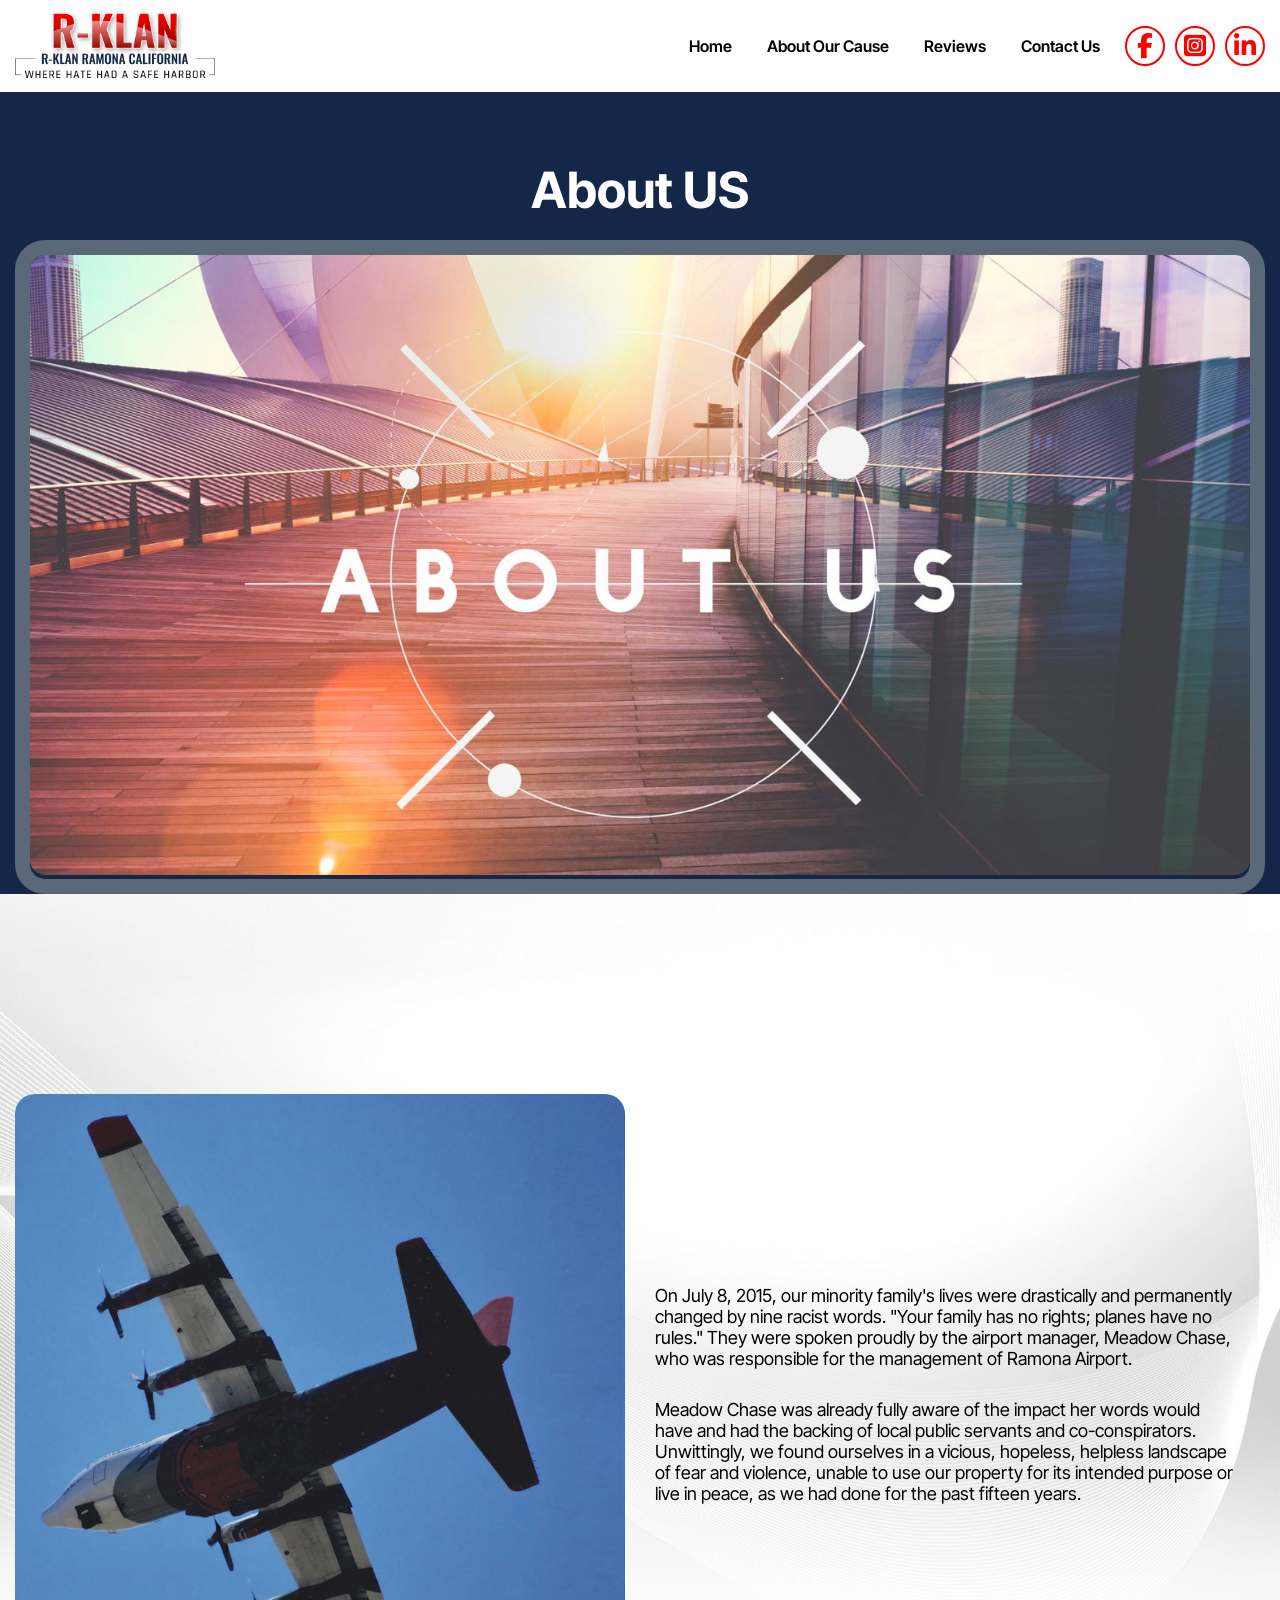
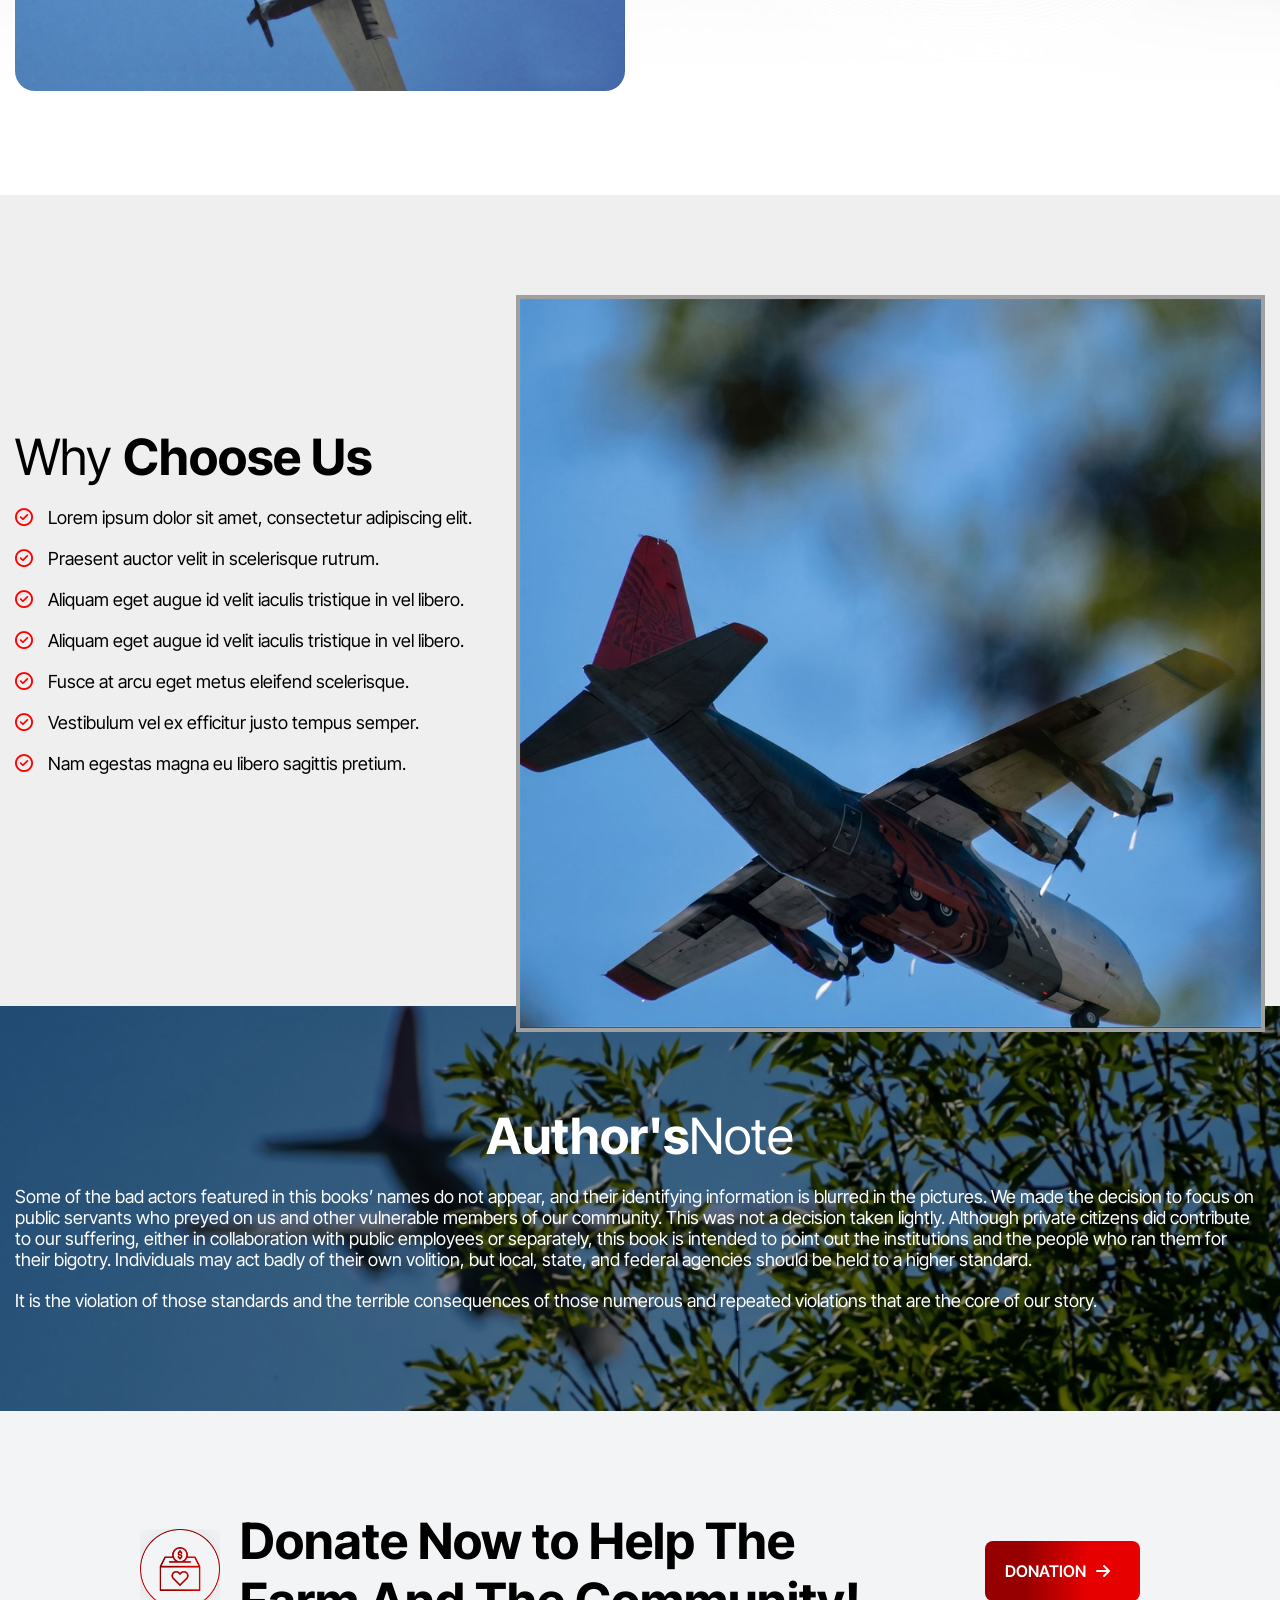
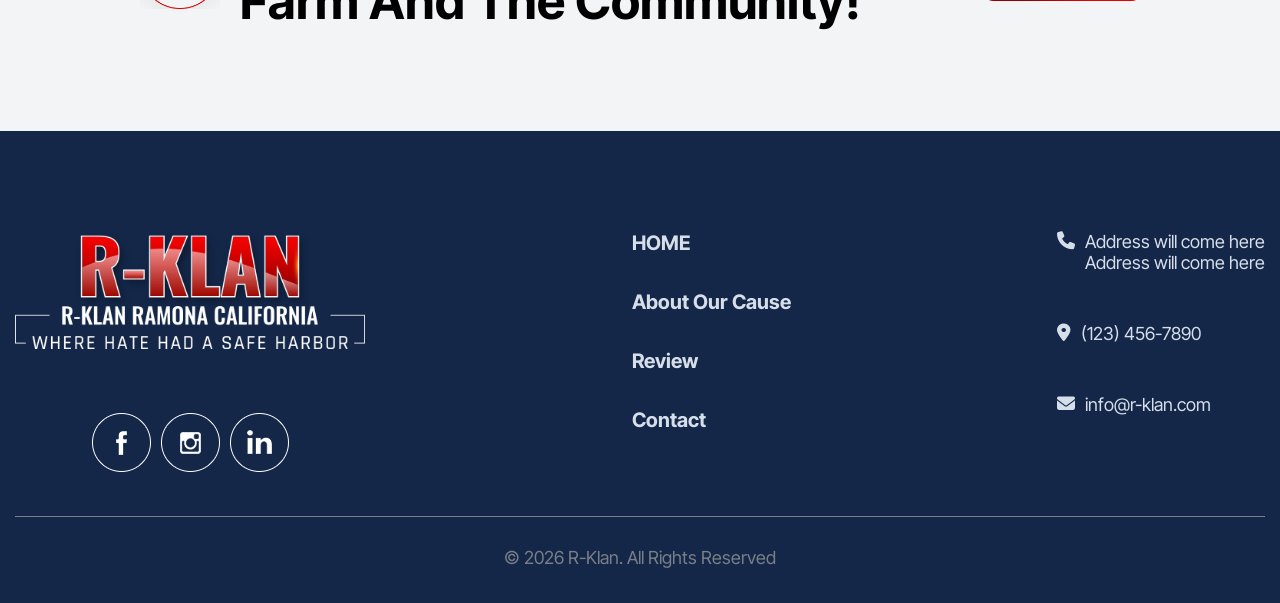
==== commit 060f4ba9: "200 200" ====
--- a/about.html
+++ b/about.html
@@ -10,20 +10,111 @@
     <link rel="icon" type="image/png" sizes="16*16" href="HOME/IMAGE/r-klan-1.png">
 
     <link rel="preconnect" href="https://fonts.gstatic.com" crossorigin>
-
     <link rel="stylesheet" href="https://cdnjs.cloudflare.com/ajax/libs/font-awesome/6.7.2/css/all.min.css">
-    <!-- <script src="js/component.js" defer></script>
-    <script src="js/script.js" defer></script> -->
+    <link rel="stylesheet" href="https://cdnjs.cloudflare.com/ajax/libs/font-awesome/6.7.2/css/all.min.css">
+     <script src="js/component.js" defer></script>
+    <script src="js/script.js" defer></script> 
     <title>r.klan</title>
 </head> 
 <body>
+    <site-hea></site-hea>
+       <header id="Nav-bar" class="r-klan-header">
+        <div class="container">
+            <div class="content">
+                <div class="iogo-header">
+                    <figure>
+                        <div class="image-header">
+                            <a href="index.html">
+                                <img src="HOME/IMAGE/nav-bar.png" alt="logo-header">
+                            </a>
+                        </div>
+                    </figure>
+                </div>
+
+                <div class="desktop">
+                    <div class="said">
+                        <div class="text-header">
+                            <ul>
+                                <li>
+                                    <a href="index.html"></a>
+                                </li>
+                                <li>
+                                    <a href="index.html"></a>
+                                </li>
+                                <li>
+                                    <a href="about.html"></a>
+                                </li>
+                                <li>
+                                    <a href="Reviews.html"></a>
+                                </li>
+                                <li>
+                                    <a href="Contact.html"></a>
+                                </li>
+                            </ul>
+
+                            <nav class="text">
+                                <ul>
+
+                                    <li><a href="index.html">Home</a></li>
+                                    <li><a href="about.html">About Our Cause</a></li>
+                                    <li><a href="Reviews.html">Reviews</a></li>
+                                    <li><a href="Contact.html" class="active">Contact Us</a></li>
+                                </ul>
+                            </nav>
+                            <div class="icon-nav">
+                                <a href="">
+                                    <i class="fa-brands fa-facebook-f"></i>
+                                </a>
+                                <a href="">
+                                    <i class="fa-brands fa-square-instagram"></i>
+                                </a>
+                                <a href="">
+                                    <i class="fa-brands fa-linkedin-in"></i>
+                                </a>
+                            </div>
+                        </div>
+                        </div>
+                    </div>
+                    <button class="nav-toggle" id="navToggle">  
+                        <i class="fa-solid fa-bars"></i>
+                        <!-- <i class="fa-solid fa-xmark"></i> -->
+                    </button>
+
+                    
+                    <div class="mobile-nav" id="mobileNav">
+                        <div class="said-nav">
+                     <nav class="text">
+                                  <ul>
+                         
+                                    <li><a href="index.html">Home</a></li>
+                                    <li><a href="about.html">About Our Cause</a></li>
+                                    <li><a href="Reviews.html">Reviews</a></li>
+                                    <li><a href="Contact.html" class="active">Contact Us</a></li>
+                                   </ul>
+                     </nav>
+                          
+                            <div class="icon-nav">
+                                <a href="">
+                                    <i class="fa-brands fa-facebook-f"></i>
+                                </a>
+                                <a href="">
+                                    <i class="fa-brands fa-square-instagram"></i>
+                                </a>
+                                <a href="">
+                                    <i class="fa-brands fa-linkedin-in"></i>
+                                </a>
+                            </div>
+                       
+                        </div>
+                    </div>
+                   </header>
       
       <section id="yourfamily" class="main">
         <div class="container">
             <div class="fullcontent">
                 <div class="imageone">
                     <div class="yourfamily">
-                        <h1><b>About US</h1>
+                        <h1><b>About US </b></h1>
                     </div>
                     <div class="about-image">
                     <img src="HOME/IMAGE/image (13).jpg" class="about-img" id="about-res" alt="Democracy">
@@ -34,11 +125,10 @@
     <!---------------------------------------------------------- aboutFLIGHT-------------------------------------------------------- -->
     <section id="aboutFLIGHT" class="FLIGHT">
          <div class="container"> 
-        
         <figure> 
-            <img src="HOME/IMAGE/FLIGHT.jpg" class="FLIGHTab" alt="FLIGHT"></figure>    
+            <img src="HOME/IMAGE/FLIGHT.jpg" class="FLIGHTab" alt="FLIGHT">
+        </figure>    
         <div class="aboutrow">
-           
             <p>On July 8, 2015, our minority family's lives were drastically and permanently changed by nine racist
                 words. "Your family has no rights; planes have no rules." They were spoken proudly by the airport
                 manager, Meadow Chase, who was responsible for the management of Ramona Airport.</p>
@@ -46,7 +136,6 @@
                 of local public servants and co-conspirators. Unwittingly, we found ourselves in a vicious, hopeless,
                 helpless landscape of fear and violence, unable to use our property for its intended purpose or live in
                 peace, as we had done for the past fifteen years.</p>
-          
         </div>
         </div>
     </section>
--- a/css/style.css
+++ b/css/style.css
@@ -347,338 +347,205 @@
    READERS REVIEW SECTION
 ============================== */
 
+
+/* Readers Section */
+
 #readers {
     display: flex;
     justify-content: center;
-    padding: 100px 15px 60px;
-    background-image: url("../HOME/IMAGE/image.1.jpg");
+    background-image: url(../HOME/IMAGE/image.1.jpg);
     background-size: cover;
     background-position: center;
+    padding: 100px 15px 60px;
     overflow: hidden;
 }
 
 #readers .container {
-    width: 100%;
-    max-width: 1400px;
-    display: flex;
-    flex-direction: column;
-    align-items: center;
+    display: flex;
+    flex-direction: column;
+    align-items: center;
+    width: 100%;
 }
 
 #readers h2 {
-    font-size: 48px;
-    font-weight: 400;
-    color: #000;
     text-align: center;
-    margin: 0 0 65px;
-}
-
-#readers h2 b {
-    font-weight: 700;
-}
-
-/* Slider wrapper */
-
-.slider-wrapper {
-    width: 100%;
-    position: relative;
-    display: flex;
-    align-items: center;
-    justify-content: center;
-}
-
-/* Visible slider area */
-
-.review-viewport {
-    width: 88%;
+    margin-bottom: 25px;
+}
+
+/* Slider Main Wrapper */
+
+.review-slider {
+    position: relative;
+    width: 90%;
+    max-width: 1200px;
+    display: flex;
+    align-items: center;
+    justify-content: center;
+}
+
+/* Slider View */
+
+.fullbox {
+    width: 100%;
     overflow: hidden;
-    padding: 5px 0 15px;
-}
-
-/* Moving track */
-
-.fullbox {
-    position: relative;
-    display: flex;
-    align-items: stretch;
-    gap: 30px;
-    width: 100%;
     cursor: grab;
     user-select: none;
-    touch-action: pan-y;
-    transition: transform 0.6s ease-in-out;
 }
 
 .fullbox:active {
     cursor: grabbing;
 }
 
-/* Review cards */
+/* Slider Track */
+
+.slider-track {
+    display: flex;
+    gap: 20px;
+    transition: transform 0.6s ease-in-out;
+    will-change: transform;
+}
+
+/* Review Card */
 
 .rev-item {
-    border-radius: 15px;
-    position: relative;
-    display: flex;
-    justify-content: flex-start;
-    align-items: center;
-    flex-direction: column;
-
-    flex: 0 0 calc((100% - 60px) / 3);
-    min-width: 0;
+    display: flex;
+    justify-content: center;
+    align-items: center;
+    flex-direction: column;
+
+    background-color: white;
+    border-radius: 12px;
+    padding: 30px 24px;
+
+    position: relative;
+    margin-top: 40px;
+
+    flex: 0 0 calc((100% - 40px) / 3);
     box-sizing: border-box;
 
-    background-color: #fff;
-    padding: 85px 25px 30px;
-    margin-top: 40px;
-
-    border: 1px solid #e5e5e5;
-    box-shadow: 0 5px 20px rgba(0, 0, 0, 0.04);
-
-    transition: box-shadow 0.3s ease;
-}
-
-.rev-item:hover {
-    box-shadow: 0 8px 25px rgba(0, 0, 0, 0.10);
-}
-
-/* Avatar */
-
-.rev-top-group {
-    position: absolute;
-    top: -48px;
-    left: 0;
-    right: 0;
-
-    display: flex;
-    justify-content: center;
-}
-
-.icon {
-    position: relative;
-}
-
-.icon figure {
-    margin: 0;
-}
+    box-shadow: 0 4px 12px rgba(0, 0, 0, 0.04);
+}
+
+/* User Icon */
 
 .icon-user {
-    display: block;
-    width: 110px;
-    height: 110px;
-    object-fit: contain;
-    filter: drop-shadow(0 10px 12px #bcbcbc);
+    width: 120px;
+    filter: drop-shadow(0px 12px 15px #9e9393);
 }
 
 .google-user {
     position: absolute;
     top: 55px;
-    right: -120px;
+    right: 10px;
     width: 40px;
-    height: 40px;
-    object-fit: contain;
-}
-
-/* Reviewer name */
+}
+
+.rev-top-group {
+    position: absolute;
+    top: -45px;
+    left: 0;
+    right: 0;
+    display: flex;
+    justify-content: center;
+}
 
 .name-will {
     font-size: 25px;
-    font-weight: 500;
-    color: #111;
-    text-align: center;
-    margin: 5px 0 10px;
-}
-
-/* Star image */
+    font-weight: 400;
+    color: var(--rev-bg-mobile);
+    margin-top: 70px;
+    margin-bottom: 10px;
+}
 
 .star {
-    width: 140px;
-    height: auto;
-    margin-bottom: 20px;
-}
-
-.star img {
-    display: block;
-    width: 100%;
-    height: auto;
-    object-fit: contain;
-}
-
-/* Review text */
+    font-size: 1.4rem;
+    margin-bottom: 16px;
+    letter-spacing: 2px;
+    width: 150px;
+}
 
 .Lorem {
-    width: 100%;
-    font-size: 17px;
-    line-height: 1.7;
-    font-style: italic;
-    color: #222;
+    font-size: 0.92rem;
+    line-height: 1.6;
+    color: var(--rev-font-color);
     margin: 0;
     text-align: left;
-    overflow-wrap: break-word;
-}
-
-/* Previous / Next buttons */
+}
+
+/* Slider Arrows */
 
 .slider-btn {
     position: absolute;
-    top: 55%;
+    top: 50%;
     transform: translateY(-50%);
 
-    width: 46px;
-    height: 46px;
+    width: 42px;
+    height: 42px;
     border: none;
     border-radius: 50%;
 
-    display: flex;
-    align-items: center;
-    justify-content: center;
-
-    background: #a00000;
-    color: #fff;
-    font-size: 23px;
+    background: #970000;
+    color: white;
+
+    font-size: 20px;
     cursor: pointer;
     z-index: 5;
 
-    transition: background 0.3s ease,
-        transform 0.3s ease;
+    display: flex;
+    align-items: center;
+    justify-content: center;
+
+    transition: 0.3s;
 }
 
 .slider-btn:hover {
-    background: #700000;
-    transform: translateY(-50%) scale(1.08);
-}
-
-.prev-btn {
-    left: 0;
-    background: #dedede;
-    color: white;
-    background-color: #a00000;
-}
-
-.prev-btn:hover {
-    background: #c5c5c5;
-}
-
-.next-btn {
-    right: 0;
-}
-
-.slider-btn:focus-visible {
-    outline: 3px solid #555;
-    outline-offset: 3px;
-}
-
-/* ==============================
-   TABLET
-============================== */
-
-@media (max-width: 1024px) {
-
-    #readers {
-        padding: 80px 15px 50px;
+    background: #e60000;
+}
+
+.slider-btn.prev {
+    left: -55px;
+    background: #eeeeee;
+    color: #999;
+}
+
+.slider-btn.next {
+    right: -55px;
+}
+
+/* Responsive */
+
+@media (max-width: 900px) {
+    .rev-item {
+        flex: 0 0 calc((100% - 20px) / 2);
     }
-
-    #readers h2 {
-        font-size: 40px;
+}
+
+@media (max-width: 600px) {
+    .review-slider {
+        width: 85%;
     }
 
-    .review-viewport {
-        width: 86%;
+    .rev-item {
+        flex: 0 0 100%;
     }
 
-    .fullbox {
-        gap: 20px;
+    .slider-btn.prev {
+        left: -42px;
     }
 
-    .rev-item {
-        flex-basis: calc((100% - 20px) / 2);
-        padding: 80px 20px 25px;
-    }
-
-    .name-will {
-        font-size: 21px;
-    }
-
-    .Lorem {
-        font-size: 15px;
-    }
-
-    .google-user {
-        right: -120px;
-    }
-}
-
-/* ==============================
-   MOBILE
-============================== */
-
-@media (max-width: 600px) {
-
-    #readers {
-        padding: 65px 10px 40px;
-    }
-
-    #readers h2 {
-        font-size: 29px;
-        margin-bottom: 35px;
-    }
-
-    .review-viewport {
-        width: calc(100% - 70px);
-    }
-
-    .fullbox {
-        gap: 0;
-    }
-
-    .rev-item {
-        flex-basis: 100%;
-        margin-top: 40px;
-        padding: 75px 20px 25px;
-    }
-
-    .icon-user {
-        width: 95px;
-        height: 95px;
-    }
-
-    .rev-top-group {
-        top: -40px;
-    }
-
-    .google-user {
-        width: 32px;
-        height: 32px;
-        top: 45px;
-        right: -95px;
+    .slider-btn.next {
+        right: -42px;
     }
 
     .name-will {
         font-size: 20px;
     }
 
-    .star {
-        width: 125px;
+    #readers {
+        padding: 70px 15px 50px;
     }
-
-    .Lorem {
-        font-size: 15px;
-        line-height: 1.7;
-    }
-
-    .slider-btn {
-        width: 34px;
-        height: 34px;
-        font-size: 18px;
-    }
-
-    .prev-btn {
-        left: 0;
-    }
-
-    .next-btn {
-        right: 0;
-    }
-}
+}
+
 
 
 /* -----------------------------------------Note -----------------------------------------*/
@@ -914,8 +781,9 @@
     object-fit: cover;
     object-position: center;
 }
-.about-image{
-         width: 100%;
+
+.about-image {
+    width: 100%;
     max-width: 1300px;
     border: 15px solid rgba(255, 255, 235, 0.3);
     border-radius: 30px;
@@ -923,8 +791,9 @@
     position: relative;
     z-index: 3;
 }
-.about-img{
-        border-radius: 15px;
+
+.about-img {
+    border-radius: 15px;
     object-fit: cover;
     height: 620px;
 }
@@ -993,7 +862,7 @@
     display: flex;
     justify-content: center;
     width: 100%;
-    padding: 200px 15px;
+    padding: 180px 15px;
 }
 
 #Lorem .container {
@@ -1050,8 +919,9 @@
     width: 100%;
     padding: 200px 15px 100px;
 }
-.position-bottom{
-       object-position: center bottom;
+
+.position-bottom {
+    object-position: center bottom;
 }
 
 #changed .container {
@@ -1120,8 +990,9 @@
     width: 100%;
     border-radius: 20px 20px 20px 20px;
 }
-.image-contact{
-        width: 100%;
+
+.image-contact {
+    width: 100%;
     max-width: 1300px;
     border: 15px solid rgba(255, 255, 235, 0.3);
     border-radius: 30px;
@@ -1129,17 +1000,19 @@
     position: relative;
     z-index: 3;
 }
+
 #image-call {
- border-radius: 15px;
+    border-radius: 15px;
     object-fit: cover;
     height: 620px;
 }
+
 /* ----------------------------------------------------------header---------------------------------------------------------- */
-#Nav-bar{
-    display: flex;
-    justify-content: center;
-    width: 100%;
-    padding:10px 15px;
+#Nav-bar {
+    display: flex;
+    justify-content: center;
+    width: 100%;
+    padding: 10px 15px;
     background-color: #ffff;
     top: 0;
     left: 0;
@@ -1150,43 +1023,50 @@
 }
 
 
-#Nav-bar .content{
+#Nav-bar .content {
     display: flex;
     justify-content: space-between;
     align-items: center;
     width: 100%;
 }
-#Nav-bar .image-header{
+
+#Nav-bar .image-header {
     max-width: 200px;
 }
-#Nav-bar .said{
+
+#Nav-bar .said {
     display: flex;
     justify-content: space-between;
     align-items: center;
     column-gap: 25px;
 }
-#Nav-bar .text-header{
-  display: flex;
+
+#Nav-bar .text-header {
+    display: flex;
     justify-content: space-between;
     align-items: center;
     column-gap: 25px;
     row-gap: 20px;
-   
-}
-#Nav-bar .desktop ul{
+
+}
+
+#Nav-bar .desktop ul {
     display: flex;
     column-gap: 35px;
     list-style: none;
 }
-#Nav-bar figure{
-    width: 100%;
-}
-.icon-nav{
-        display: flex;
-        font-size: 25px; 
-            column-gap: 10px;
-}
-.fa-brands{
+
+#Nav-bar figure {
+    width: 100%;
+}
+
+.icon-nav {
+    display: flex;
+    font-size: 25px;
+    column-gap: 10px;
+}
+
+.fa-brands {
     color: red;
     border-radius: 50%;
     font-size: 25px;
@@ -1198,33 +1078,98 @@
     border: 2px solid;
     aspect-ratio: 1 / 1;
 }
-.r-klan-header .text li a{
+
+.r-klan-header .text li a {
     color: black;
     font-weight: 600;
-    text-decoration: none;  
-}
-#Nav-bar a{
-        text-decoration: none;
-}
+    text-decoration: none;
+}
+
+#Nav-bar a {
+    text-decoration: none;
+}
+
 .mobile-nav,
-.nav-toggle{
- display: none;
- }
- #Nav-bar.icon-nav a:hover{
+.nav-toggle {
+    display: none;
+}
+
+#Nav-bar.icon-nav a:hover {
     color: red;
-     transition: 1s;
- }
- .Reviews-div{
+    transition: 1s;
+}
+
+.Reviews-div {
     width: 100%;
     max-width: 1300px;
     border: 15px solid rgba(255, 255, 235, 0.3);
     border-radius: 30px;
     margin-bottom: -100px;
     position: relative;
-    z-index: 3; 
- }
- .reviews-img{
+    z-index: 3;
+}
+
+.reviews-img {
     border-radius: 15px;
     object-fit: cover;
     height: 620px;
- }
+}
+
+#Nav-bar .text-header a:hover {
+    color: red;
+    transition: 1s;
+}
+
+#Nav-bar .icon-nav a :hover {
+    background-color: red;  
+    color: white;
+    transition: 1s;
+
+}
+
+#r-klan-header .mobile-nav {
+    background-color: black;
+}
+
+#mobileNav ul {
+    list-style: none;
+}
+
+#mobileNav .text li a {
+    color: white;
+    border-bottom: 2px solid;
+    font-size: 18px;
+    padding: 14px;
+    display: flex;
+    flex-direction: column;
+}
+
+/* .r-klan-header .text li a{
+    padding: 15px;
+    font-size: 18px;
+    border-bottom: 2px solid;
+    border-color: var(--rev-box-bg);
+} */
+#mobileNav a {
+    color: white;
+}
+
+.text {
+    list-style: none;
+     row-gap: 20px;
+
+}
+
+#mobileNav .icon-nav {
+     padding: 15px;
+    display: flex;
+    column-gap: 10px;
+}
+.fa-solid, .fas{
+color: white;
+        font-size: 16px;
+}
+ .mobile-nav .text ul li a.active a:hover {
+    background-color: #c82424;
+    color: white;
+}
--- a/css/Responsive.css
+++ b/css/Responsive.css
@@ -264,9 +264,9 @@
     .aboutrow {
         padding: 30px 30px;
     }
-    #toggle{
+    #navToggle{
          display: block;
-        /* position: absolute; */
+        position: absolute;
         right: 15px;
         padding: 10px;
         background-color: rgb(255, 47, 0);
@@ -276,10 +276,13 @@
     #Nav-bar .content{
         flex-wrap:wrap ;
     }
-    .mobile-nav{
+    .mobileNav {
         display: block;
-
-    }
+        }
+
+
+
+    
     #Nav-bar .content{
         flex-wrap:wrap ;
     }
@@ -411,4 +414,20 @@
         row-gap: 20px;
     }
 
+}
+/* ----------------------------------------------------------Nav-bar---------------------------------------------------------- */
+@media(max-width:1024px) {
+      /* Class added by JS to show the dropdown */
+  .mobile-nav.active {
+    display: block;
+    background-color: black;
+  }
+  .mobile-nav{
+            position: absolute;
+        width: 100%;
+        left: 0px;
+        top: 90px;
+        z-index: 99;
+  }
+   
 }
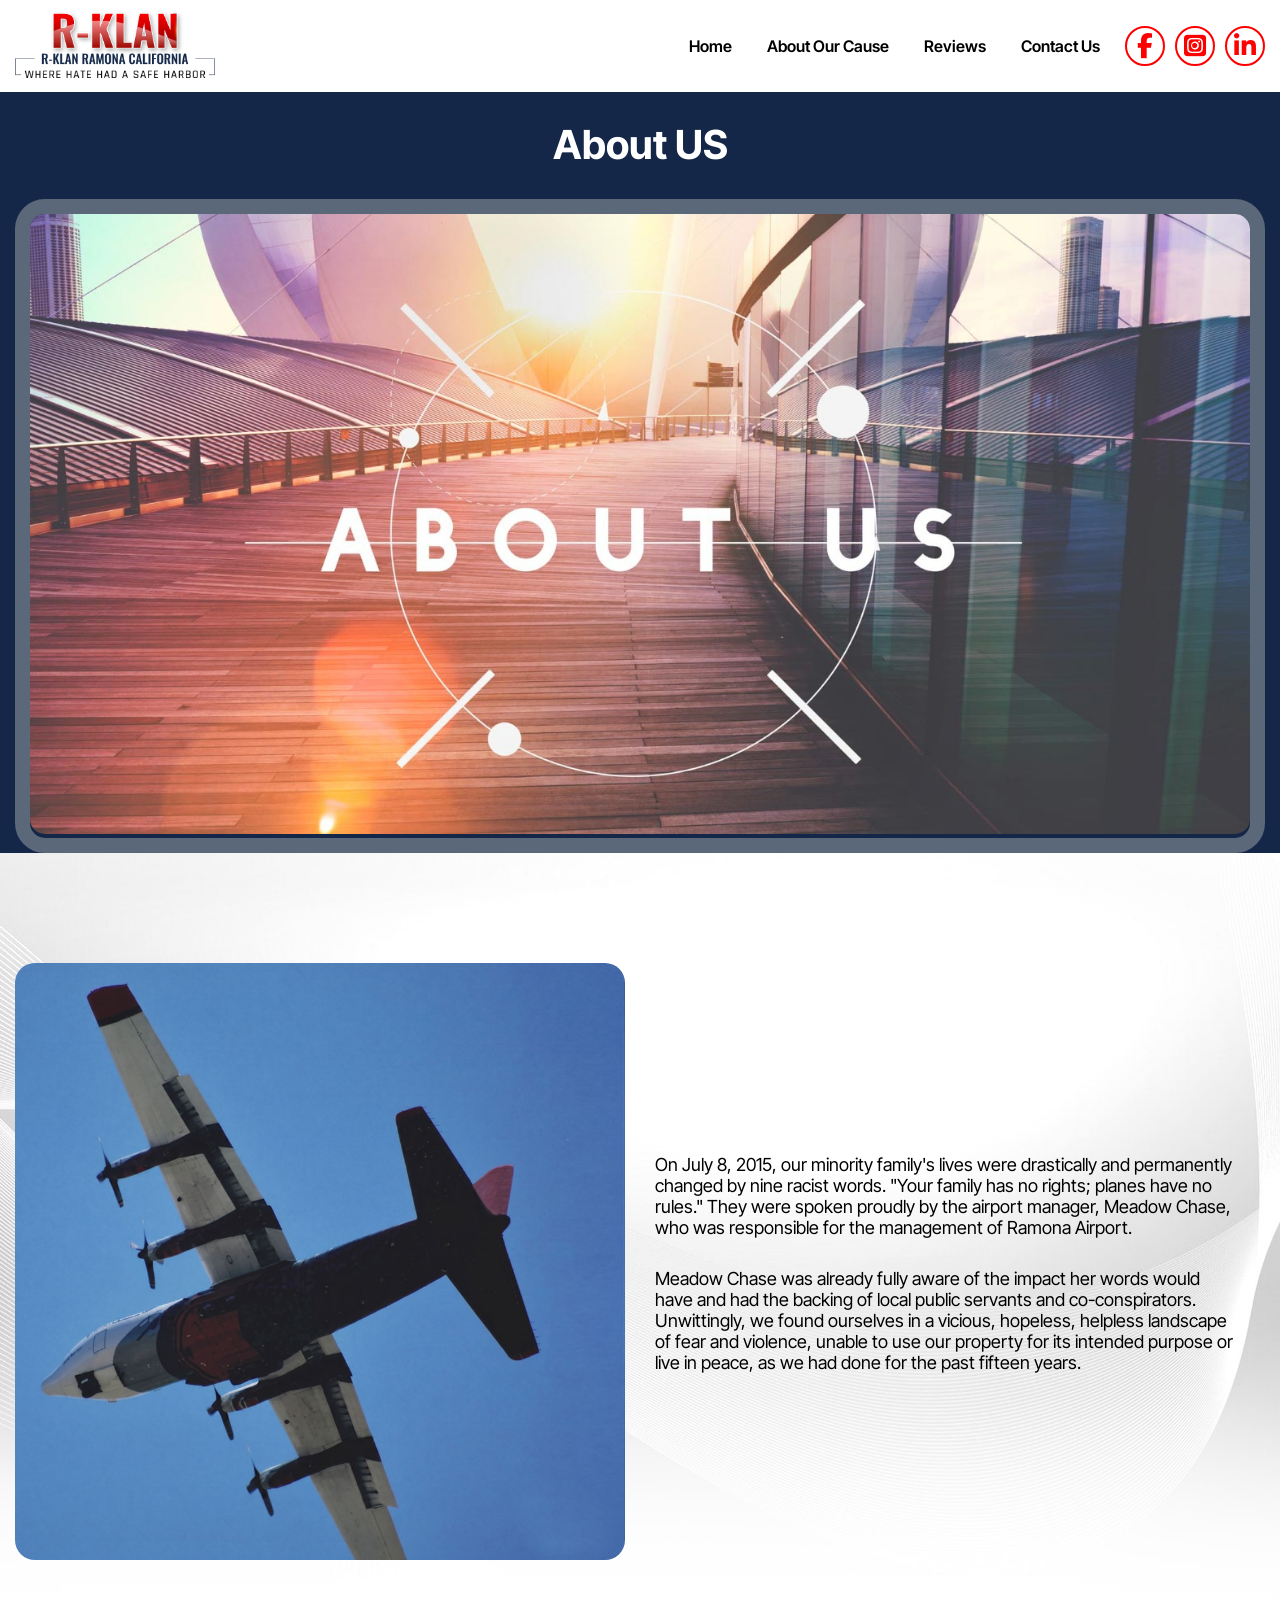
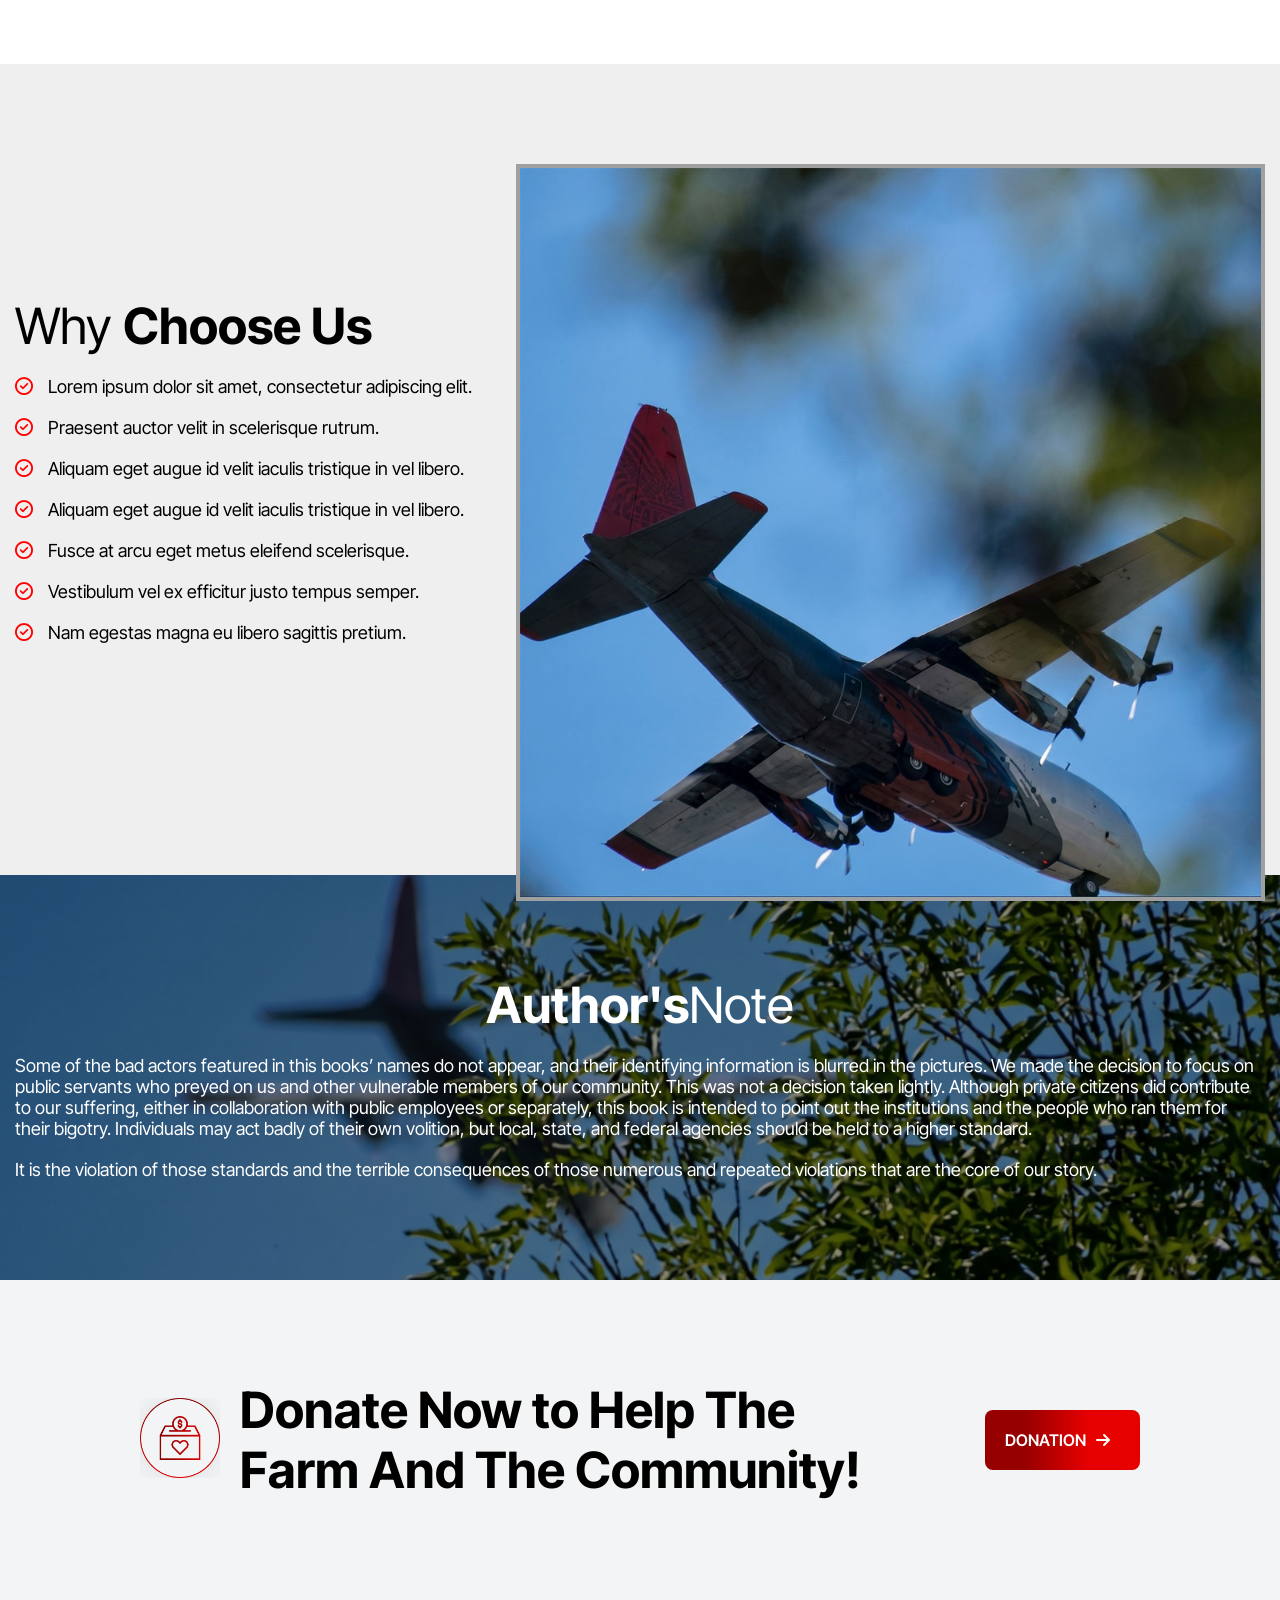
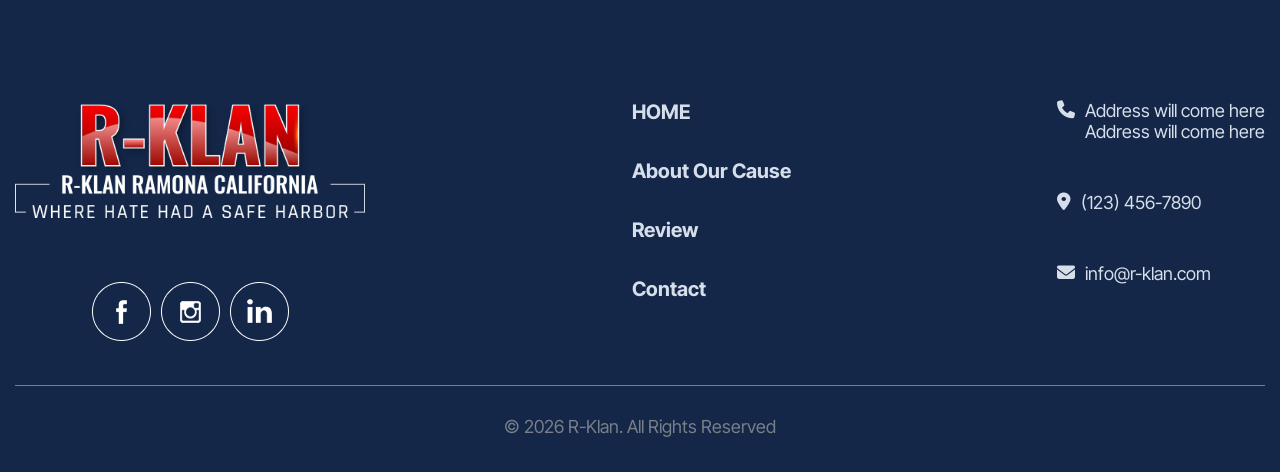
==== commit 339c374c: "20 20" ====
--- a/about.html
+++ b/about.html
@@ -108,8 +108,9 @@
                         </div>
                     </div>
                    </header>
+   <!--------------------------------------------------------- header------------------------------------------------------- -->
       
-      <section id="yourfamily" class="main">
+      <section id="about1" class="about-sec">
         <div class="container">
             <div class="fullcontent">
                 <div class="imageone">
--- a/css/style.css
+++ b/css/style.css
@@ -63,48 +63,121 @@
 
 }
 
+* {
+    box-sizing: border-box;
+}
+
+* {
+    box-sizing: border-box;
+}
+
+ * {
+    box-sizing: border-box;
+    margin: 0;
+    padding: 0;
+}
+/* -----------------------------------------------------Yourfamily-start----------------------------------------------------- */
+
 .fullcontent {
     text-align: center;
 }
 
 .yourfamily {
     color: white;
-
-    /* font-optical-sizing: auto;
-   /* font-weight: <weight>;    */
     font-style: normal;
     padding: 20px 30px;
 }
 
+.yourfamily h1 {
+    font-size: 2.5rem;
+    margin-bottom: 10px;
+}
+
+.afamily p {
+    max-width: 750px;
+    margin: 0 auto 20px;
+    line-height: 1.5;
+}
+
 .main {
     background-color: #142748;
     display: flex;
     justify-content: center;
-    /* padding: 100px 15px;*/
-    padding: 140px 15px 0px;
+    padding: 100px 15px 0px;
+    margin-bottom: 220px;
 }
 
 .container {
     width: 100%;
     max-width: 1280px;
-    row-gap: 30px;
-}
-
+}
+
+/* Slider Styles */
+.slider-wrapper {
+    width: 100%;
+    overflow: hidden;
+    border-radius: 25px;
+    border: 14px solid rgba(255, 255, 255, 0.2);
+    margin-bottom: -180px;
+    position: relative;
+    z-index: 11;
+    /* background-color: #fff; */
+    cursor: grab; /* माउस ले जाने पर हाथ का निशान दिखेगा */
+    user-select: none; /* ड्रैग करते समय इमेज सेलेक्ट नहीं होगी */
+}
+
+.slider-wrapper:active {
+    cursor: grabbing; /* पकड़ने पर मुट्ठी जैसा निशान दिखेगा */
+}
+
+.slider-track {
+    display: flex;
+    width: 100%;
+}
+
+.slide {
+    min-width: 100%;
+    width: 100%;
+}
 
 .democracy {
     width: 100%;
-    /* height: 450px; */
-    border-radius: 25px;
-    border: 15px solid rgba(255, 255, 255, 0.5);
-    margin-bottom: -180px;
-    position: relative;
-    z-index: 11;
-}
+    height: 620px;
+    object-fit: cover;
+    background-size:cover;
+    display: block;
+    pointer-events: none; /* इमेज को अलग से ड्रैग होने से रोकने के लिए */
+}
+
+/* Dots Styling */
+.slider-dots {
+    position: relative;
+    top: 200px;
+    display: flex;
+    justify-content: center;
+    gap: 8px;   
+    z-index: 12;
+}
+
+.dot {
+    width: 10px;
+    height: 10px;
+    border-radius: 50%;
+    background-color: #b5b5b5;
+    cursor: pointer;
+    transition: background-color 0.3s, transform 0.3s;
+}
+
+.dot.active {
+    background-color: #9e1b1b;
+    transform: scale(1.2);
+}
+
 
 /*----------------------------------------------------------FLIGH---------------------------------------------------------- */
 .FLIGHT {
     display: flex;
-    padding: 200px 0px 100px 0px;
+    padding: 110px 0px 100px 0px;
     width: 100%;
     border-radius: 0px 20px 20px 0px;
     /* height: auto; 
@@ -326,7 +399,6 @@
 #shop h4 {
     font-size: 30px;
     color: #9196a1;
-
 }
 
 #shop img {
@@ -335,7 +407,6 @@
 
 #shop .btn {
     padding-top: 15px;
-
 }
 
 .text1 {
@@ -400,7 +471,7 @@
 
 .slider-track {
     display: flex;
-    gap: 20px;
+    /* gap: 20px; */
     transition: transform 0.6s ease-in-out;
     will-change: transform;
 }
@@ -412,17 +483,13 @@
     justify-content: center;
     align-items: center;
     flex-direction: column;
-
     background-color: white;
     border-radius: 12px;
     padding: 30px 24px;
-
     position: relative;
     margin-top: 40px;
-
     flex: 0 0 calc((100% - 40px) / 3);
     box-sizing: border-box;
-
     box-shadow: 0 4px 12px rgba(0, 0, 0, 0.04);
 }
 
@@ -478,23 +545,18 @@
     position: absolute;
     top: 50%;
     transform: translateY(-50%);
-
     width: 42px;
     height: 42px;
     border: none;
     border-radius: 50%;
-
     background: #970000;
     color: white;
-
     font-size: 20px;
     cursor: pointer;
     z-index: 5;
-
-    display: flex;
-    align-items: center;
-    justify-content: center;
-
+    display: flex;
+    align-items: center;
+    justify-content: center;
     transition: 0.3s;
 }
 
@@ -594,7 +656,7 @@
     z-index: -1;
 }
 
-/*----------------------------------------------------------- Donate -----------------------------------------------------------*/
+/*---------------------------------------------------------- Donate ----------------------------------------------------------*/
 #Donate {
     display: flex;
     justify-content: center;
@@ -797,7 +859,13 @@
     object-fit: cover;
     height: 620px;
 }
-
+.about-sec{
+      background-color: #142748;
+    display: flex;
+    justify-content: center;
+    padding: 100px 15px 0px;
+    /* margin-bottom: 220px; */
+}
 
 /*------------------------------------------------------- Why Choose Us------------------------------------------------------- */
 #Choose {
@@ -903,13 +971,26 @@
     font-size: 27px;
     font-family: "Inter Tight", sans-serif;
 }
-
+.review-sec{
+background-color: #142748;
+    display: flex;
+    justify-content: center;
+    padding: 100px 15px 0px;
+    /* margin-bottom: 220px; */
+}
 /*---------------------------------------------------------- Contact ----------------------------------------------------------*/
 #Contact .plight {}
 
 .Contact-img {
     width: 100%;
 
+}
+.contact-sec{
+    background-color: #142748;
+    display: flex;
+    justify-content: center;
+    padding: 100px 15px 0px;
+    /* margin-bottom: 220px; */
 }
 
 #changed {
@@ -1012,7 +1093,6 @@
     display: flex;
     justify-content: center;
     width: 100%;
-    padding: 10px 15px;
     background-color: #ffff;
     top: 0;
     left: 0;
@@ -1021,6 +1101,9 @@
     transition: transform 0.4s ease-in-out;
     transform: translateY(0);
 }
+#Nav-bar .content{
+    padding: 10px 15px;
+}
 
 
 #Nav-bar .content {
@@ -1121,7 +1204,7 @@
 }
 
 #Nav-bar .icon-nav a :hover {
-    background-color: red;  
+    background-color: red;
     color: white;
     transition: 1s;
 
@@ -1156,20 +1239,23 @@
 
 .text {
     list-style: none;
-     row-gap: 20px;
+    row-gap: 20px;
 
 }
 
 #mobileNav .icon-nav {
-     padding: 15px;
-    display: flex;
-    column-gap: 10px;
-}
-.fa-solid, .fas{
-color: white;
-        font-size: 16px;
-}
- .mobile-nav .text ul li a.active a:hover {
+    padding: 15px;
+    display: flex;
+    column-gap: 10px; 
+}
+
+.fa-solid,
+.fas {
+    color: white;
+    font-size: 16px;
+}
+
+.mobile-nav .text ul li a.active a:hover {
     background-color: #c82424;
     color: white;
 }
--- a/css/Responsive.css
+++ b/css/Responsive.css
@@ -338,7 +338,7 @@
     }
 
     #Lorem {
-        padding: 140px 15px 60px;
+        /* padding: 0px 15px 60px; */
     }
 
     #changed .container {
@@ -401,8 +401,6 @@
     #Lorem .come {
         padding: 30px 20px;
     }
-
-
 }
 
 @media(min-width:1200px) {
@@ -423,11 +421,35 @@
     background-color: black;
   }
   .mobile-nav{
-            position: absolute;
+       position: absolute;
         width: 100%;
         left: 0px;
         top: 90px;
         z-index: 99;
   }
    
-}+}
+@media(max-width:1024px) {
+ #yourfamily .democracy{
+    height: 400px;
+ }
+}
+
+@media(max-width:900px) {
+ #yourfamily .democracy{
+    height: 400px;
+ }
+}
+/* @media(max-width:768px) {
+     #yourfamily .democracy{
+    height: 300px;
+ }
+} */
+/* @media(max-width:480px) {
+         #yourfamily .democracy{
+    height: px;
+ }
+} */
+
+
+
